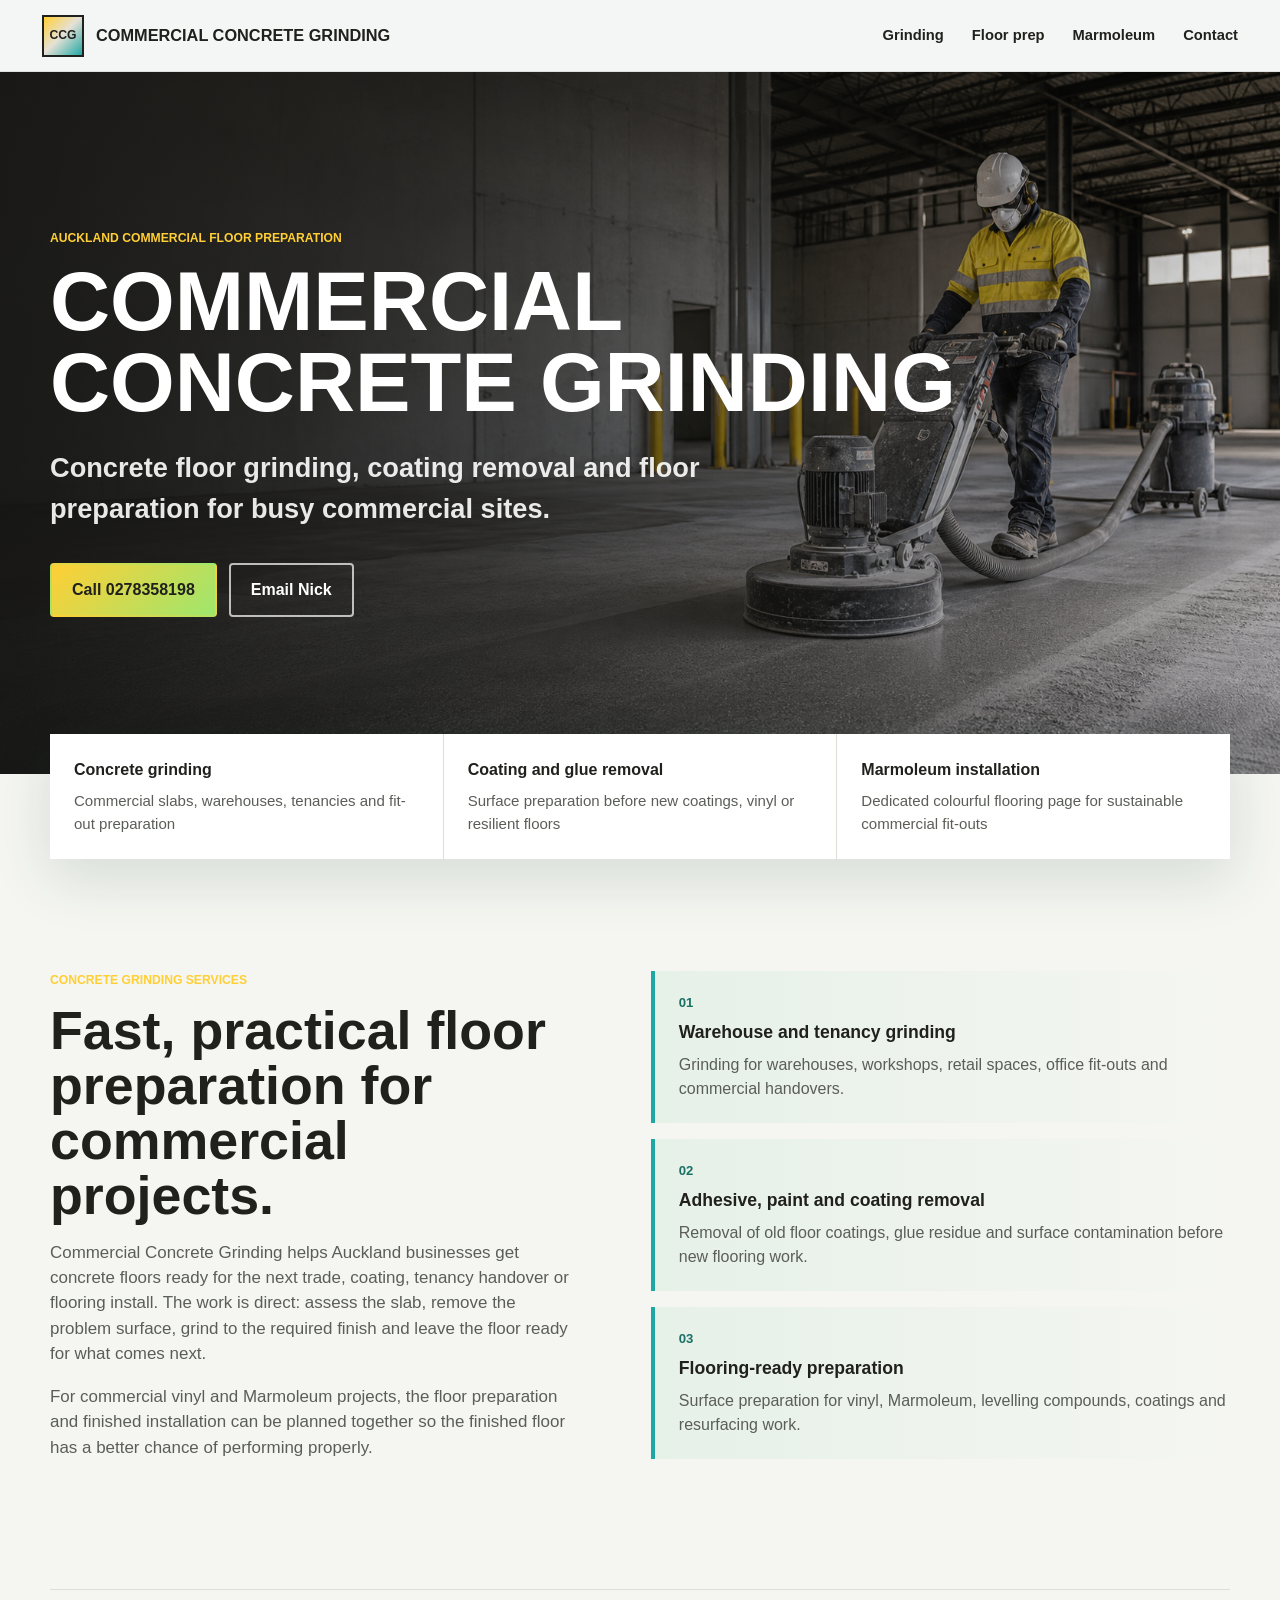
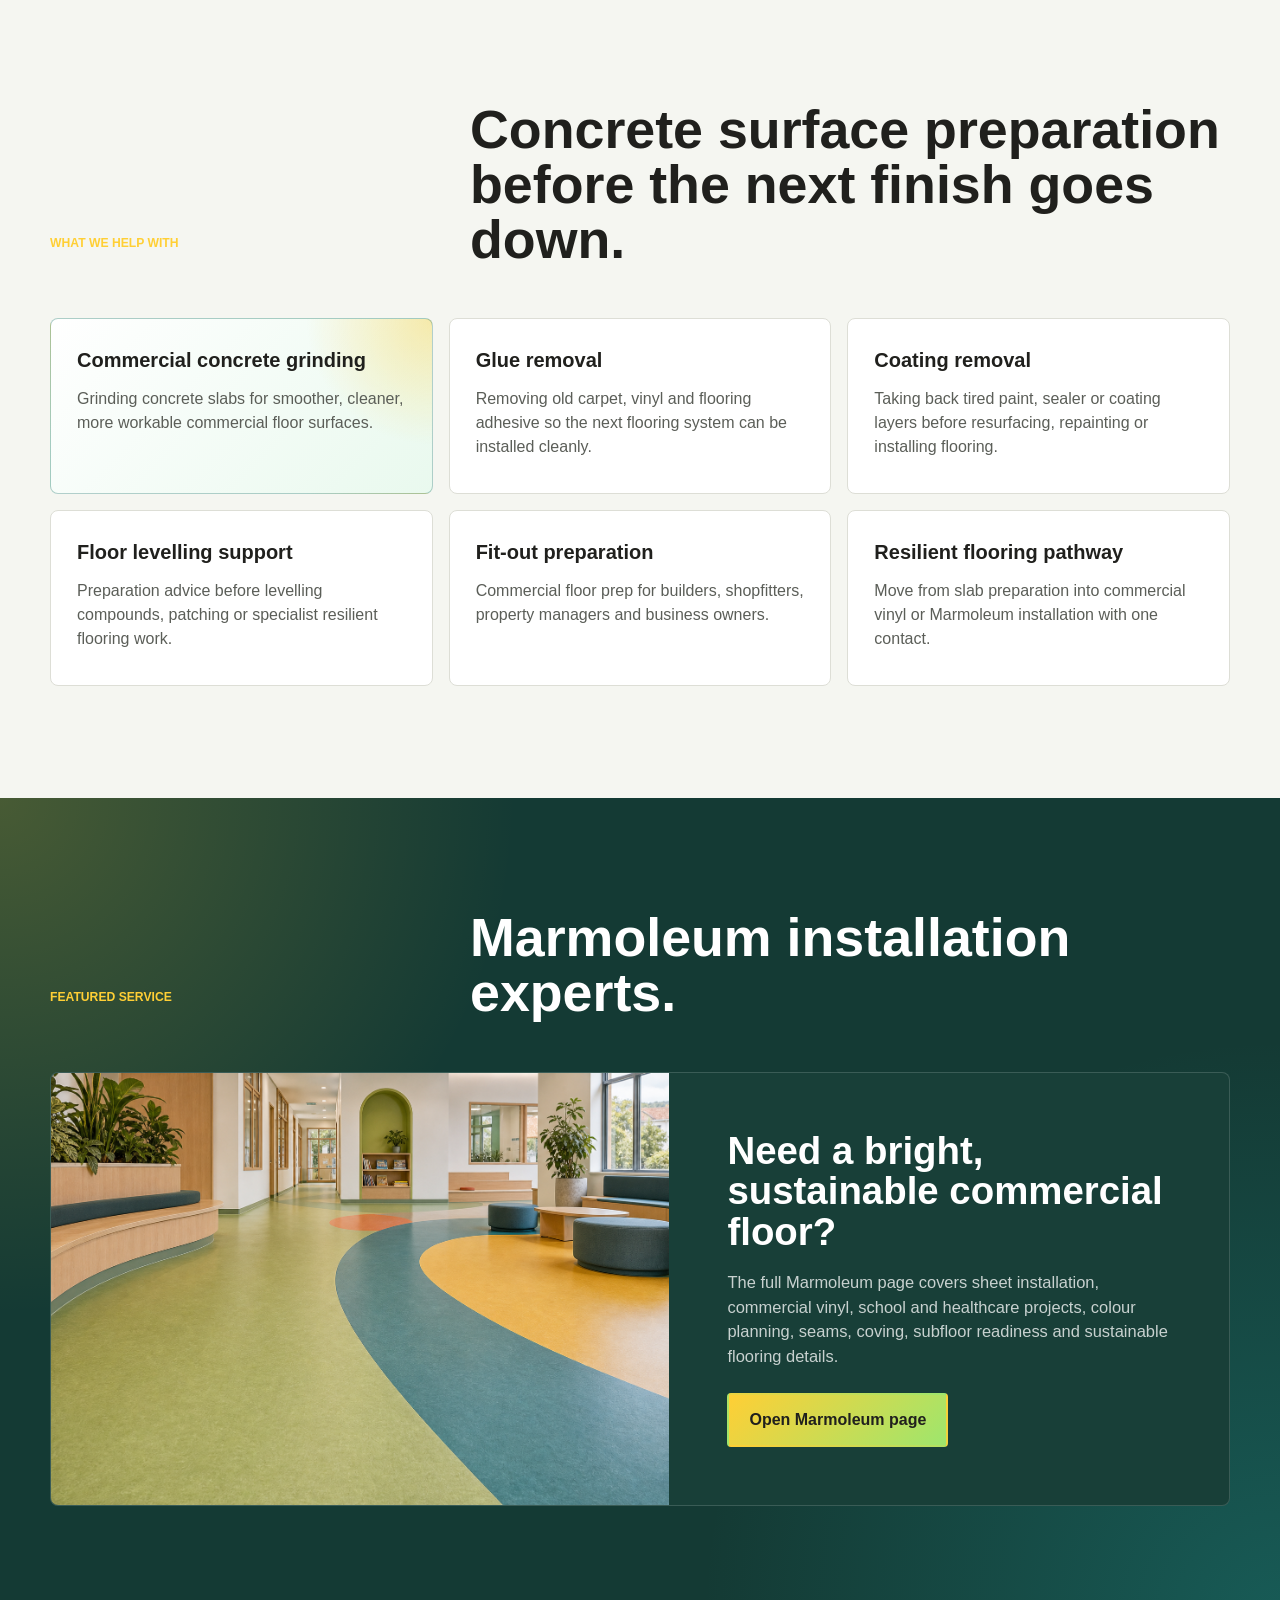
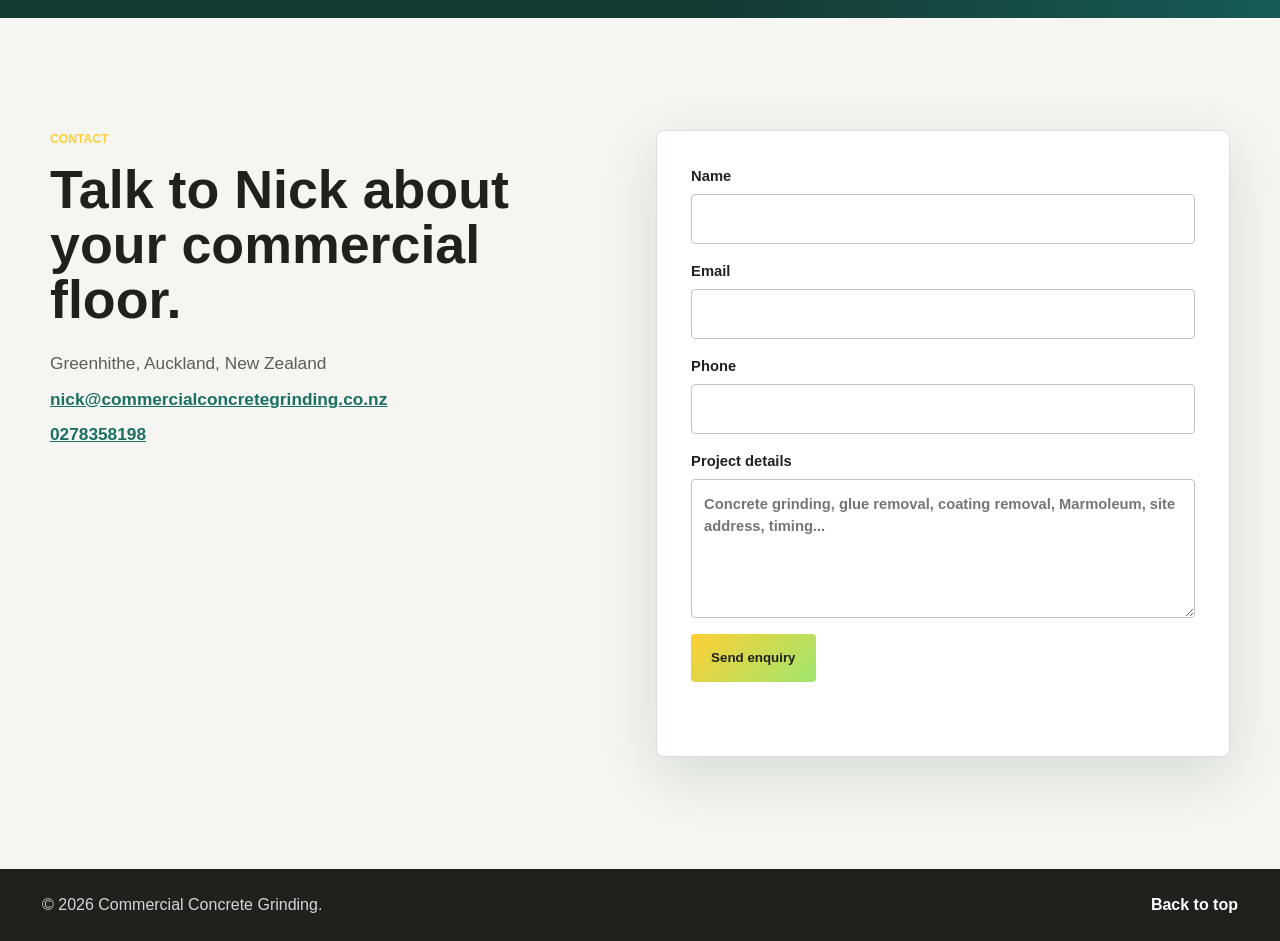
==== index.html @ 041ea787 "Add concrete grinding homepage and Marmoleum page" ====
<!doctype html>
<html lang="en-NZ">
  <head>
    <meta charset="utf-8" />
    <meta name="viewport" content="width=device-width, initial-scale=1" />
    <title>Commercial Concrete Grinding Auckland | Floor Preparation</title>
    <meta
      name="description"
      content="Commercial Concrete Grinding in Auckland. Concrete floor grinding, coating removal, glue removal and floor preparation for warehouses, shops, offices and commercial fit-outs."
    />
    <meta name="theme-color" content="#20201d" />
    <meta property="og:title" content="Commercial Concrete Grinding Auckland" />
    <meta
      property="og:description"
      content="Concrete floor grinding, floor preparation and commercial surface preparation in Auckland, with a dedicated Marmoleum installation service page."
    />
    <meta property="og:type" content="website" />
    <meta property="og:url" content="https://www.commercialconcretegrinding.co.nz/" />
    <meta property="og:image" content="https://www.commercialconcretegrinding.co.nz/assets/concrete-grinding-hero.png" />
    <link rel="canonical" href="https://www.commercialconcretegrinding.co.nz/" />
    <link rel="stylesheet" href="styles.css" />
    <script type="application/ld+json">
      {
        "@context": "https://schema.org",
        "@type": "LocalBusiness",
        "name": "Commercial Concrete Grinding",
        "url": "https://www.commercialconcretegrinding.co.nz/",
        "email": "nick@commercialconcretegrinding.co.nz",
        "telephone": "+64278358198",
        "address": {
          "@type": "PostalAddress",
          "addressLocality": "Greenhithe",
          "addressRegion": "Auckland",
          "addressCountry": "NZ"
        },
        "areaServed": "Auckland",
        "description": "Auckland commercial concrete grinding, coating removal, glue removal and floor preparation."
      }
    </script>
  </head>
  <body class="home-page">
    <header class="site-header">
      <a class="brand" href="#top" aria-label="Commercial Concrete Grinding home">
        <span class="brand-mark" aria-hidden="true">CCG</span>
        <span class="brand-name">Commercial Concrete Grinding</span>
      </a>
      <button class="nav-toggle" type="button" aria-expanded="false" aria-controls="site-nav">
        <span></span>
        <span></span>
        <span></span>
        <span class="sr-only">Menu</span>
      </button>
      <nav class="site-nav" id="site-nav" aria-label="Primary navigation">
        <a href="#services">Grinding</a>
        <a href="#floor-prep">Floor prep</a>
        <a href="marmoleum.html">Marmoleum</a>
        <a href="#contact">Contact</a>
      </nav>
    </header>

    <main id="top">
      <section class="hero" aria-labelledby="hero-title">
        <div class="hero-inner">
          <p class="eyebrow">Auckland commercial floor preparation</p>
          <h1 id="hero-title">Commercial Concrete Grinding</h1>
          <p class="hero-subtitle">
            Concrete floor grinding, coating removal and floor preparation for busy commercial sites.
          </p>
          <div class="hero-actions" aria-label="Contact actions">
            <a class="button primary" href="tel:+64278358198">Call 0278358198</a>
            <a class="button secondary" href="mailto:nick@commercialconcretegrinding.co.nz">Email Nick</a>
          </div>
        </div>
      </section>

      <section class="intro-band" aria-label="Concrete grinding service highlights">
        <div>
          <strong>Concrete grinding</strong>
          <span>Commercial slabs, warehouses, tenancies and fit-out preparation</span>
        </div>
        <div>
          <strong>Coating and glue removal</strong>
          <span>Surface preparation before new coatings, vinyl or resilient floors</span>
        </div>
        <div>
          <strong>Marmoleum installation</strong>
          <span>Dedicated colourful flooring page for sustainable commercial fit-outs</span>
        </div>
      </section>

      <section class="section split" id="services">
        <div class="section-copy">
          <p class="eyebrow">Concrete Grinding Services</p>
          <h2>Fast, practical floor preparation for commercial projects.</h2>
          <p>
            Commercial Concrete Grinding helps Auckland businesses get concrete floors ready for the next trade,
            coating, tenancy handover or flooring install. The work is direct: assess the slab, remove the problem
            surface, grind to the required finish and leave the floor ready for what comes next.
          </p>
          <p>
            For commercial vinyl and Marmoleum projects, the floor preparation and finished installation can be
            planned together so the finished floor has a better chance of performing properly.
          </p>
        </div>
        <div class="proof-list" aria-label="Concrete grinding strengths">
          <div>
            <span>01</span>
            <strong>Warehouse and tenancy grinding</strong>
            <p>Grinding for warehouses, workshops, retail spaces, office fit-outs and commercial handovers.</p>
          </div>
          <div>
            <span>02</span>
            <strong>Adhesive, paint and coating removal</strong>
            <p>Removal of old floor coatings, glue residue and surface contamination before new flooring work.</p>
          </div>
          <div>
            <span>03</span>
            <strong>Flooring-ready preparation</strong>
            <p>Surface preparation for vinyl, Marmoleum, levelling compounds, coatings and resurfacing work.</p>
          </div>
        </div>
      </section>

      <section class="section services" id="floor-prep" aria-labelledby="floor-prep-title">
        <div class="section-heading">
          <p class="eyebrow">What We Help With</p>
          <h2 id="floor-prep-title">Concrete surface preparation before the next finish goes down.</h2>
        </div>
        <div class="service-grid">
          <article class="service-item featured">
            <h3>Commercial concrete grinding</h3>
            <p>Grinding concrete slabs for smoother, cleaner, more workable commercial floor surfaces.</p>
          </article>
          <article class="service-item">
            <h3>Glue removal</h3>
            <p>Removing old carpet, vinyl and flooring adhesive so the next flooring system can be installed cleanly.</p>
          </article>
          <article class="service-item">
            <h3>Coating removal</h3>
            <p>Taking back tired paint, sealer or coating layers before resurfacing, repainting or installing flooring.</p>
          </article>
          <article class="service-item">
            <h3>Floor levelling support</h3>
            <p>Preparation advice before levelling compounds, patching or specialist resilient flooring work.</p>
          </article>
          <article class="service-item">
            <h3>Fit-out preparation</h3>
            <p>Commercial floor prep for builders, shopfitters, property managers and business owners.</p>
          </article>
          <article class="service-item">
            <h3>Resilient flooring pathway</h3>
            <p>Move from slab preparation into commercial vinyl or Marmoleum installation with one contact.</p>
          </article>
        </div>
      </section>

      <section class="work-section marmoleum-feature" id="marmoleum" aria-labelledby="marmoleum-title">
        <div class="section-heading">
          <p class="eyebrow">Featured Service</p>
          <h2 id="marmoleum-title">Marmoleum installation experts.</h2>
        </div>
        <div class="work-grid">
          <article class="work-item">
            <img
              src="assets/marmoleum-finished-commercial.png"
              alt="Finished colourful Marmoleum-style commercial floor in a sustainable education interior"
            />
            <div>
              <h3>Need a bright, sustainable commercial floor?</h3>
              <p>
                The full Marmoleum page covers sheet installation, commercial vinyl, school and healthcare projects,
                colour planning, seams, coving, subfloor readiness and sustainable flooring details.
              </p>
              <a class="button primary" href="marmoleum.html">Open Marmoleum page</a>
            </div>
          </article>
        </div>
      </section>

      <section class="contact-section" id="contact" aria-labelledby="contact-title">
        <div class="contact-copy">
          <p class="eyebrow">Contact</p>
          <h2 id="contact-title">Talk to Nick about your commercial floor.</h2>
          <address>
            <span>Greenhithe, Auckland, New Zealand</span>
            <a href="mailto:nick@commercialconcretegrinding.co.nz">nick@commercialconcretegrinding.co.nz</a>
            <a href="tel:+64278358198">0278358198</a>
          </address>
        </div>
        <form class="contact-form" data-contact-form>
          <label>
            Name
            <input name="name" autocomplete="name" required />
          </label>
          <label>
            Email
            <input name="email" type="email" autocomplete="email" required />
          </label>
          <label>
            Phone
            <input name="phone" type="tel" autocomplete="tel" />
          </label>
          <label>
            Project details
            <textarea
              name="message"
              rows="5"
              placeholder="Concrete grinding, glue removal, coating removal, Marmoleum, site address, timing..."
              required
            ></textarea>
          </label>
          <button class="button primary" type="submit">Send enquiry</button>
          <p class="form-status" data-form-status role="status" aria-live="polite"></p>
        </form>
      </section>
    </main>

    <footer class="site-footer">
      <p>&copy; <span data-year></span> Commercial Concrete Grinding.</p>
      <a href="#top">Back to top</a>
    </footer>

    <script src="script.js"></script>
  </body>
</html>
---- styles.css ----
:root {
  --bg: #f6fbf5;
  --surface: #ffffff;
  --ink: #12302b;
  --muted: #52625c;
  --line: #d9e7de;
  --accent: #ffcf35;
  --accent-dark: #0d7a6d;
  --green: #0f6b5f;
  --green-soft: #ddf4e7;
  --coral: #ef7355;
  --teal: #20a7a5;
  --shadow: 0 18px 60px rgba(18, 65, 52, 0.14);
  --max: 1180px;
}

* {
  box-sizing: border-box;
}

html {
  scroll-behavior: smooth;
}

body {
  margin: 0;
  background: var(--bg);
  color: var(--ink);
  font-family: Arial, Helvetica, sans-serif;
  line-height: 1.5;
  overflow-x: hidden;
}

p,
h1,
h2,
h3,
span,
a,
strong {
  overflow-wrap: break-word;
}

img {
  display: block;
  max-width: 100%;
}

a {
  color: inherit;
}

.sr-only {
  position: absolute;
  width: 1px;
  height: 1px;
  padding: 0;
  margin: -1px;
  overflow: hidden;
  clip: rect(0, 0, 0, 0);
  white-space: nowrap;
  border: 0;
}

.site-header {
  position: sticky;
  top: 0;
  z-index: 20;
  display: flex;
  align-items: center;
  justify-content: space-between;
  gap: 24px;
  min-height: 72px;
  padding: 14px clamp(18px, 4vw, 42px);
  background: rgba(244, 246, 245, 0.94);
  border-bottom: 1px solid rgba(32, 32, 29, 0.1);
  backdrop-filter: blur(12px);
}

.brand {
  display: inline-flex;
  align-items: center;
  gap: 12px;
  min-width: 0;
  color: var(--ink);
  text-decoration: none;
}

.brand-mark {
  display: grid;
  place-items: center;
  flex: 0 0 auto;
  width: 42px;
  height: 42px;
  border: 2px solid var(--green);
  background: linear-gradient(135deg, var(--accent), #80d35b 45%, var(--teal));
  color: var(--ink);
  font-size: 0.76rem;
  font-weight: 800;
  letter-spacing: 0;
}

.brand-name {
  display: block;
  font-size: clamp(0.9rem, 2vw, 1.02rem);
  font-weight: 800;
  text-transform: uppercase;
  letter-spacing: 0;
}

.home-page {
  --bg: #f5f6f1;
  --ink: #20201d;
  --muted: #5b5e58;
  --line: #ddded6;
  --green: #285f50;
  --green-soft: #e6f1e8;
  --accent-dark: #1b6f63;
}

.home-page .brand-mark {
  border-color: #20201d;
  background: linear-gradient(135deg, #ffcf35, #e5e1d6 48%, #20a7a5);
}

.site-nav {
  display: flex;
  align-items: center;
  gap: clamp(14px, 2.4vw, 28px);
}

.site-nav a {
  color: var(--ink);
  font-size: 0.92rem;
  font-weight: 700;
  text-decoration: none;
}

.site-nav a:hover {
  color: var(--accent-dark);
}

.nav-toggle {
  display: none;
  flex: 0 0 44px;
  width: 44px;
  height: 44px;
  padding: 10px;
  border: 1px solid var(--line);
  background: var(--surface);
}

.nav-toggle span:not(.sr-only) {
  display: block;
  width: 100%;
  height: 2px;
  margin: 5px 0;
  background: var(--ink);
}

.hero {
  position: relative;
  min-height: min(760px, 78svh);
  display: grid;
  align-items: center;
  background:
    linear-gradient(90deg, rgba(8, 42, 36, 0.9), rgba(8, 42, 36, 0.58) 44%, rgba(8, 42, 36, 0.06)),
    url("assets/marmoleum-hero.png") center / cover;
  color: #ffffff;
}

.home-page .hero {
  background:
    linear-gradient(90deg, rgba(20, 20, 18, 0.9), rgba(20, 20, 18, 0.64) 43%, rgba(20, 20, 18, 0.12)),
    url("assets/concrete-grinding-hero.png") center / cover;
}

.home-page .hero h1 {
  max-width: 920px;
}

.home-page .hero-subtitle {
  max-width: 650px;
}

.hero-inner {
  width: min(var(--max), calc(100% - 36px));
  margin: 0 auto;
  padding: clamp(56px, 12vw, 128px) 0;
}

.eyebrow {
  margin: 0 0 14px;
  color: var(--accent);
  font-size: 0.76rem;
  font-weight: 800;
  letter-spacing: 0;
  text-transform: uppercase;
}

.hero h1 {
  max-width: 850px;
  margin: 0;
  font-size: clamp(2.8rem, 6.5vw, 6.15rem);
  line-height: 0.98;
  letter-spacing: 0;
  text-transform: uppercase;
}

.hero-subtitle {
  max-width: 560px;
  margin: 24px 0 0;
  color: rgba(255, 255, 255, 0.9);
  font-size: clamp(1.15rem, 2.4vw, 1.7rem);
  font-weight: 700;
  overflow-wrap: normal;
}

.hero-actions {
  display: flex;
  flex-wrap: wrap;
  gap: 12px;
  margin-top: 34px;
}

.button {
  display: inline-flex;
  align-items: center;
  justify-content: center;
  min-height: 48px;
  padding: 13px 20px;
  border: 2px solid transparent;
  border-radius: 4px;
  font-weight: 800;
  text-decoration: none;
  cursor: pointer;
}

.button.primary {
  background: linear-gradient(135deg, var(--accent), #9ee66d);
  color: var(--ink);
}

.button.primary:hover {
  background: linear-gradient(135deg, #ffe17b, #b7f08d);
}

.button.secondary {
  border-color: rgba(255, 255, 255, 0.7);
  color: #ffffff;
}

.button.secondary:hover {
  background: rgba(255, 255, 255, 0.12);
}

.intro-band {
  display: grid;
  grid-template-columns: repeat(3, minmax(0, 1fr));
  gap: 1px;
  width: min(var(--max), calc(100% - 36px));
  margin: -40px auto 0;
  position: relative;
  z-index: 5;
  background: var(--line);
  box-shadow: var(--shadow);
}

.intro-band div {
  min-width: 0;
  min-height: 118px;
  padding: 24px;
  background: var(--surface);
}

.intro-band strong,
.intro-band span {
  display: block;
}

.intro-band strong {
  margin-bottom: 8px;
  font-size: 1rem;
}

.intro-band span {
  color: var(--muted);
  font-size: 0.94rem;
}

.section,
.work-section,
.contact-section {
  width: min(var(--max), calc(100% - 36px));
  margin: 0 auto;
  padding: clamp(64px, 10vw, 112px) 0;
}

.split {
  display: grid;
  grid-template-columns: minmax(0, 0.95fr) minmax(320px, 1.05fr);
  gap: clamp(38px, 6vw, 82px);
  align-items: start;
}

.section h2,
.work-section h2,
.contact-section h2 {
  max-width: 760px;
  margin: 0;
  font-size: clamp(2rem, 4.2vw, 4rem);
  line-height: 1.02;
  letter-spacing: 0;
}

.section-copy p:not(.eyebrow),
.work-item p,
.contact-copy address,
.service-item p,
.proof-list p {
  color: var(--muted);
}

.section-copy p:not(.eyebrow) {
  max-width: 640px;
  font-size: 1.06rem;
}

.proof-list {
  display: grid;
  gap: 16px;
}

.proof-list div {
  padding: 22px 0 22px 24px;
  border-left: 4px solid var(--teal);
  background: linear-gradient(90deg, var(--green-soft), rgba(221, 244, 231, 0));
}

.proof-list span {
  display: block;
  margin-bottom: 6px;
  color: var(--accent-dark);
  font-size: 0.82rem;
  font-weight: 800;
}

.proof-list strong {
  font-size: 1.1rem;
}

.proof-list p {
  margin: 8px 0 0;
}

.section-heading {
  display: flex;
  align-items: end;
  justify-content: space-between;
  gap: 30px;
  margin-bottom: clamp(28px, 5vw, 52px);
}

.services {
  border-top: 1px solid var(--line);
}

.service-grid {
  display: grid;
  grid-template-columns: repeat(3, minmax(0, 1fr));
  gap: 16px;
}

.service-item {
  min-height: 176px;
  padding: 26px;
  border: 1px solid var(--line);
  border-radius: 8px;
  background: var(--surface);
}

.service-item.featured {
  border-color: rgba(15, 107, 95, 0.32);
  background:
    radial-gradient(circle at top right, rgba(255, 207, 53, 0.38), transparent 30%),
    linear-gradient(135deg, #ffffff, #e9f9ee);
}

.service-item h3 {
  margin: 0 0 12px;
  font-size: 1.25rem;
}

.service-item p {
  margin: 0;
}

.work-section {
  width: 100%;
  background:
    radial-gradient(circle at top left, rgba(255, 207, 53, 0.18), transparent 34%),
    radial-gradient(circle at bottom right, rgba(32, 167, 165, 0.28), transparent 38%),
    #12302b;
  color: #ffffff;
}

.work-section > .section-heading,
.work-grid {
  width: min(var(--max), calc(100% - 36px));
  margin-left: auto;
  margin-right: auto;
}

.work-grid {
  display: grid;
  gap: 28px;
}

.work-item {
  display: grid;
  grid-template-columns: minmax(0, 1.05fr) minmax(300px, 0.95fr);
  gap: 0;
  overflow: hidden;
  border: 1px solid rgba(255, 255, 255, 0.15);
  border-radius: 8px;
  background: #173d36;
}

.work-item.reverse {
  grid-template-columns: minmax(300px, 0.95fr) minmax(0, 1.05fr);
}

.work-item.reverse img {
  grid-column: 2;
}

.work-item.reverse div {
  grid-column: 1;
  grid-row: 1;
}

.work-item img {
  width: 100%;
  height: 100%;
  min-height: 360px;
  object-fit: cover;
}

.work-item div {
  display: flex;
  flex-direction: column;
  justify-content: center;
  padding: clamp(28px, 5vw, 58px);
}

.work-item h3 {
  margin: 0 0 18px;
  font-size: clamp(1.6rem, 3vw, 2.55rem);
  line-height: 1.05;
}

.work-item p {
  margin: 0 0 24px;
  color: rgba(255, 255, 255, 0.76);
  font-size: 1.03rem;
}

.work-item a {
  align-self: flex-start;
  color: var(--accent);
  font-weight: 800;
  text-decoration: none;
}

.work-item a:hover {
  text-decoration: underline;
}

.work-item a.button:hover {
  text-decoration: none;
}

.home-page .marmoleum-feature {
  background:
    radial-gradient(circle at top left, rgba(255, 207, 53, 0.22), transparent 34%),
    radial-gradient(circle at bottom right, rgba(32, 167, 165, 0.3), transparent 38%),
    #143a34;
}

.home-page .marmoleum-feature .work-item {
  background: #183f38;
}

.contact-section {
  display: grid;
  grid-template-columns: minmax(0, 0.9fr) minmax(320px, 1fr);
  gap: clamp(34px, 7vw, 90px);
  align-items: start;
}

.contact-copy address {
  display: grid;
  gap: 10px;
  margin-top: 24px;
  font-style: normal;
  font-size: 1.08rem;
}

.contact-copy a {
  color: var(--accent-dark);
  font-weight: 800;
}

.contact-form {
  display: grid;
  gap: 16px;
  padding: clamp(22px, 4vw, 34px);
  border: 1px solid var(--line);
  border-radius: 8px;
  background: var(--surface);
  box-shadow: var(--shadow);
}

.contact-form label {
  display: grid;
  gap: 7px;
  color: var(--ink);
  font-size: 0.92rem;
  font-weight: 800;
}

.contact-form input,
.contact-form textarea {
  width: 100%;
  border: 1px solid #bfc6be;
  border-radius: 4px;
  padding: 13px 12px;
  color: var(--ink);
  font: inherit;
}

.contact-form textarea {
  resize: vertical;
}

.contact-form input:focus,
.contact-form textarea:focus {
  outline: 3px solid rgba(242, 183, 5, 0.36);
  border-color: var(--accent-dark);
}

.contact-form .button {
  width: fit-content;
  border: 0;
}

.form-status {
  min-height: 24px;
  margin: 0;
  color: var(--green);
  font-weight: 700;
}

.site-footer {
  display: flex;
  align-items: center;
  justify-content: space-between;
  gap: 16px;
  padding: 24px clamp(18px, 4vw, 42px);
  background: var(--ink);
  color: rgba(255, 255, 255, 0.82);
}

.site-footer p {
  margin: 0;
}

.site-footer a {
  color: #ffffff;
  font-weight: 800;
  text-decoration: none;
}

.assistant-widget {
  position: fixed;
  right: 22px;
  bottom: 22px;
  z-index: 40;
  font-family: Arial, Helvetica, sans-serif;
}

.assistant-launcher {
  min-height: 54px;
  padding: 0 20px;
  border: 0;
  border-radius: 999px;
  background: linear-gradient(135deg, var(--accent), #95df65 48%, var(--teal));
  color: var(--ink);
  box-shadow: 0 16px 40px rgba(18, 65, 52, 0.28);
  font-weight: 900;
  cursor: pointer;
}

.assistant-panel {
  position: absolute;
  right: 0;
  bottom: 70px;
  width: min(380px, calc(100vw - 32px));
  overflow: hidden;
  border: 1px solid rgba(15, 107, 95, 0.2);
  border-radius: 8px;
  background: #ffffff;
  box-shadow: 0 24px 70px rgba(18, 65, 52, 0.3);
}

.assistant-header {
  display: flex;
  align-items: center;
  justify-content: space-between;
  gap: 14px;
  padding: 16px;
  background:
    radial-gradient(circle at top right, rgba(255, 207, 53, 0.34), transparent 38%),
    #12302b;
  color: #ffffff;
}

.assistant-header strong,
.assistant-header span {
  display: block;
}

.assistant-header span {
  margin-top: 2px;
  color: rgba(255, 255, 255, 0.75);
  font-size: 0.86rem;
}

.assistant-close {
  flex: 0 0 auto;
  width: 34px;
  height: 34px;
  border: 1px solid rgba(255, 255, 255, 0.35);
  border-radius: 50%;
  background: rgba(255, 255, 255, 0.08);
  color: #ffffff;
  font-weight: 900;
  cursor: pointer;
}

.assistant-messages {
  display: grid;
  gap: 10px;
  max-height: 360px;
  overflow-y: auto;
  padding: 16px;
  background: #f6fbf5;
}

.assistant-message {
  max-width: 92%;
  padding: 11px 13px;
  border-radius: 8px;
  color: var(--ink);
  font-size: 0.94rem;
}

.assistant-message.bot {
  justify-self: start;
  background: #ffffff;
  border: 1px solid var(--line);
}

.assistant-message.user {
  justify-self: end;
  background: var(--green-soft);
  border: 1px solid rgba(15, 107, 95, 0.16);
}

.assistant-actions {
  display: grid;
  gap: 9px;
  padding: 14px 16px 16px;
  background: #ffffff;
}

.assistant-actions button,
.assistant-actions a {
  display: inline-flex;
  align-items: center;
  justify-content: center;
  min-height: 42px;
  padding: 10px 12px;
  border: 1px solid var(--line);
  border-radius: 6px;
  background: #ffffff;
  color: var(--ink);
  font-weight: 800;
  text-align: center;
  text-decoration: none;
  cursor: pointer;
}

.assistant-actions button:hover,
.assistant-actions a:hover {
  border-color: var(--green);
  background: var(--green-soft);
}

.assistant-actions .assistant-primary {
  border: 0;
  background: linear-gradient(135deg, var(--accent), #9ee66d);
}

.assistant-input {
  width: 100%;
  min-height: 44px;
  border: 1px solid #bfc6be;
  border-radius: 6px;
  padding: 11px 12px;
  color: var(--ink);
  font: inherit;
}

.assistant-input:focus {
  outline: 3px solid rgba(255, 207, 53, 0.38);
  border-color: var(--green);
}

@media (max-width: 860px) {
  .site-header {
    min-height: 68px;
    flex-wrap: wrap;
  }

  .nav-toggle {
    display: none;
  }

  .site-nav {
    position: static;
    display: flex;
    flex: 1 0 100%;
    flex-wrap: wrap;
    gap: 8px 18px;
    overflow-x: visible;
    padding: 0 0 2px;
    background: transparent;
    border: 0;
  }

  .site-nav a {
    flex: 0 0 auto;
    padding: 4px 0;
    border: 0;
    white-space: nowrap;
    font-size: 0.88rem;
  }

  .hero {
    min-height: 74svh;
    background:
      linear-gradient(180deg, rgba(8, 42, 36, 0.78), rgba(8, 42, 36, 0.58)),
      url("assets/marmoleum-hero.png") 68% center / cover;
  }

  .home-page .hero {
    background:
      linear-gradient(180deg, rgba(20, 20, 18, 0.84), rgba(20, 20, 18, 0.62)),
      url("assets/concrete-grinding-hero.png") 68% center / cover;
  }

  .home-page .hero-subtitle {
    max-width: 320px;
    overflow-wrap: break-word;
  }

  .hero h1 {
    font-size: clamp(2rem, 9.4vw, 2.55rem);
    line-height: 1;
  }

  .hero-subtitle {
    max-width: 320px;
    font-size: 1rem;
    line-height: 1.45;
  }

  .hero .eyebrow {
    max-width: 320px;
    font-size: 0.72rem;
    line-height: 1.25;
  }

  .intro-band,
  .split,
  .service-grid,
  .contact-section {
    grid-template-columns: 1fr;
  }

  .intro-band {
    margin-top: 0;
    width: 100%;
    box-shadow: none;
  }

  .section-heading {
    display: block;
  }

  .work-item,
  .work-item.reverse {
    grid-template-columns: 1fr;
  }

  .work-item.reverse img,
  .work-item.reverse div {
    grid-column: auto;
    grid-row: auto;
  }

  .work-item img {
    min-height: 260px;
  }
}

@media (max-width: 520px) {
  .brand-name {
    max-width: 190px;
    line-height: 1.1;
  }

  .brand {
    flex: 1 1 auto;
  }

  .hero-actions {
    display: grid;
  }

  .button,
  .contact-form .button {
    width: 100%;
  }

  .service-item {
    min-height: auto;
  }

  .site-footer {
    display: grid;
  }

  .assistant-widget {
    right: 14px;
    bottom: 14px;
    left: 14px;
  }

  .assistant-launcher {
    width: 100%;
  }

  .assistant-panel {
    right: 0;
    left: 0;
    width: auto;
  }
}
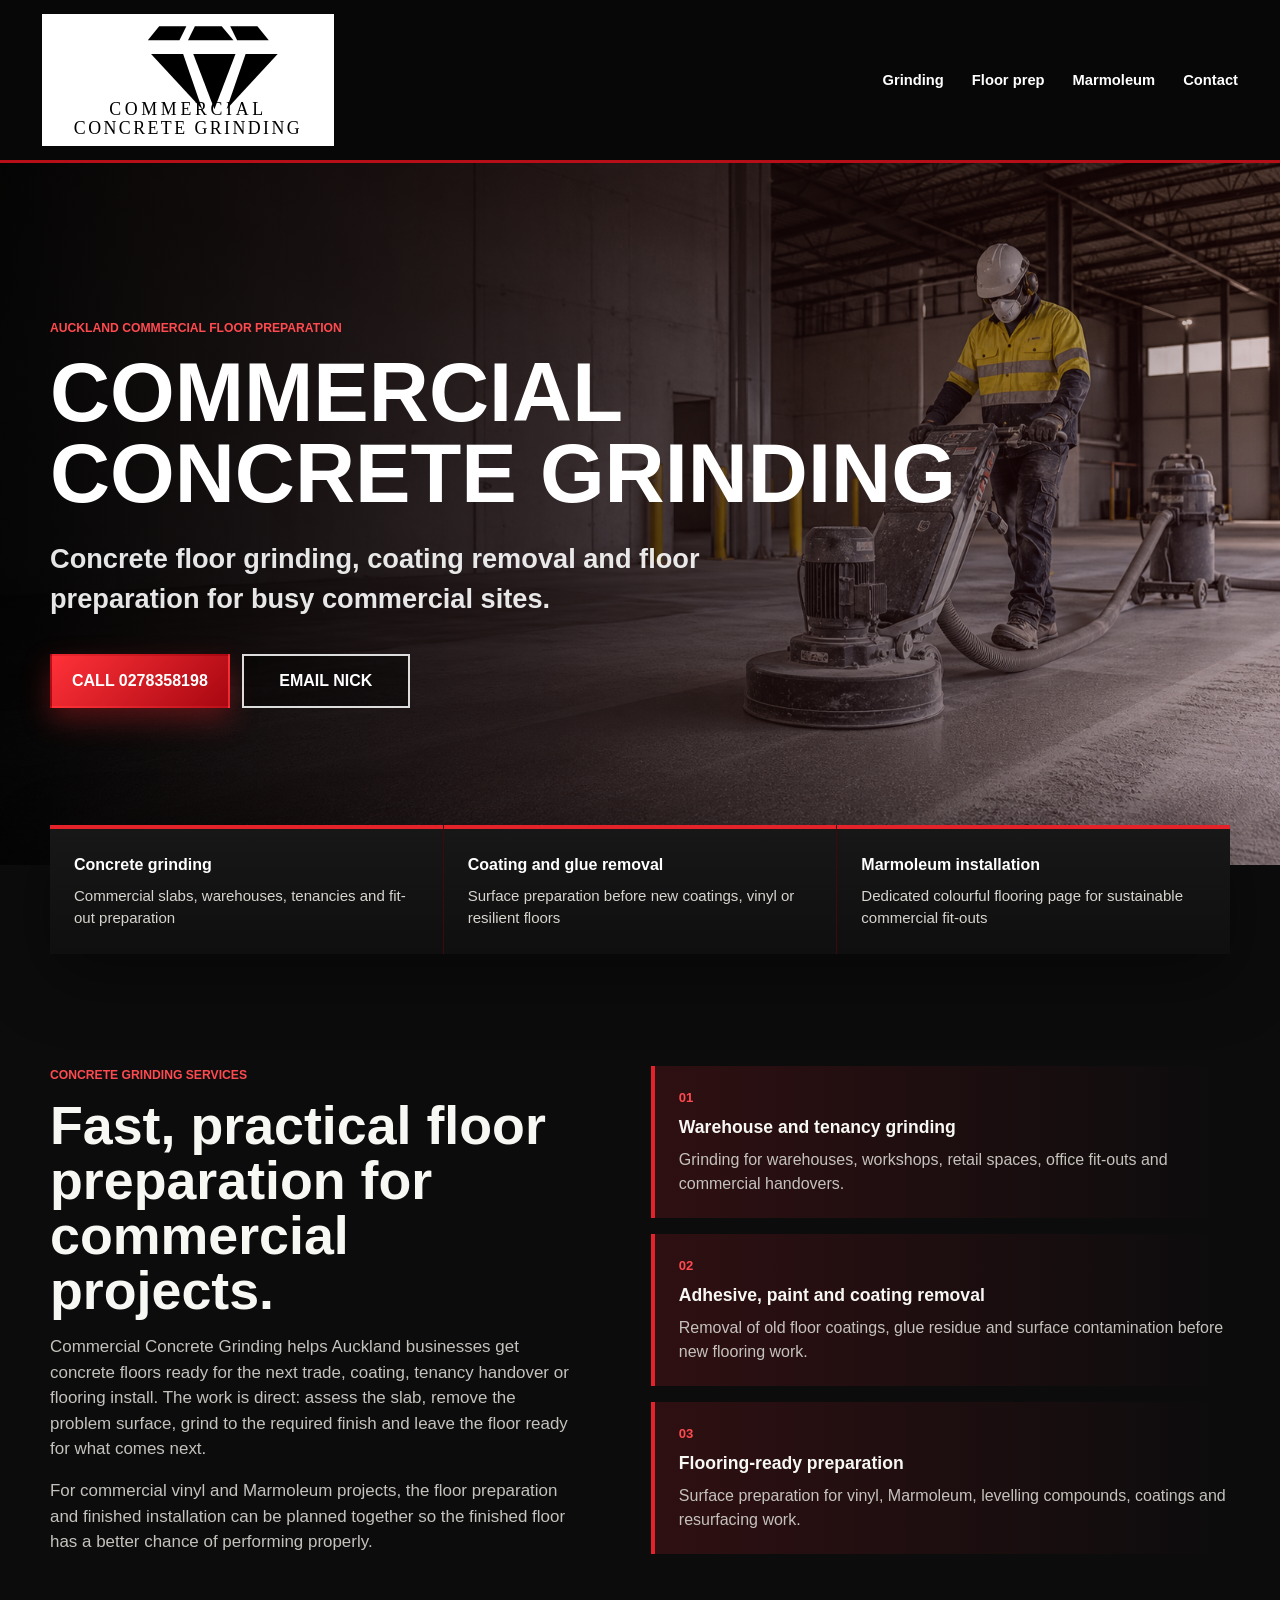
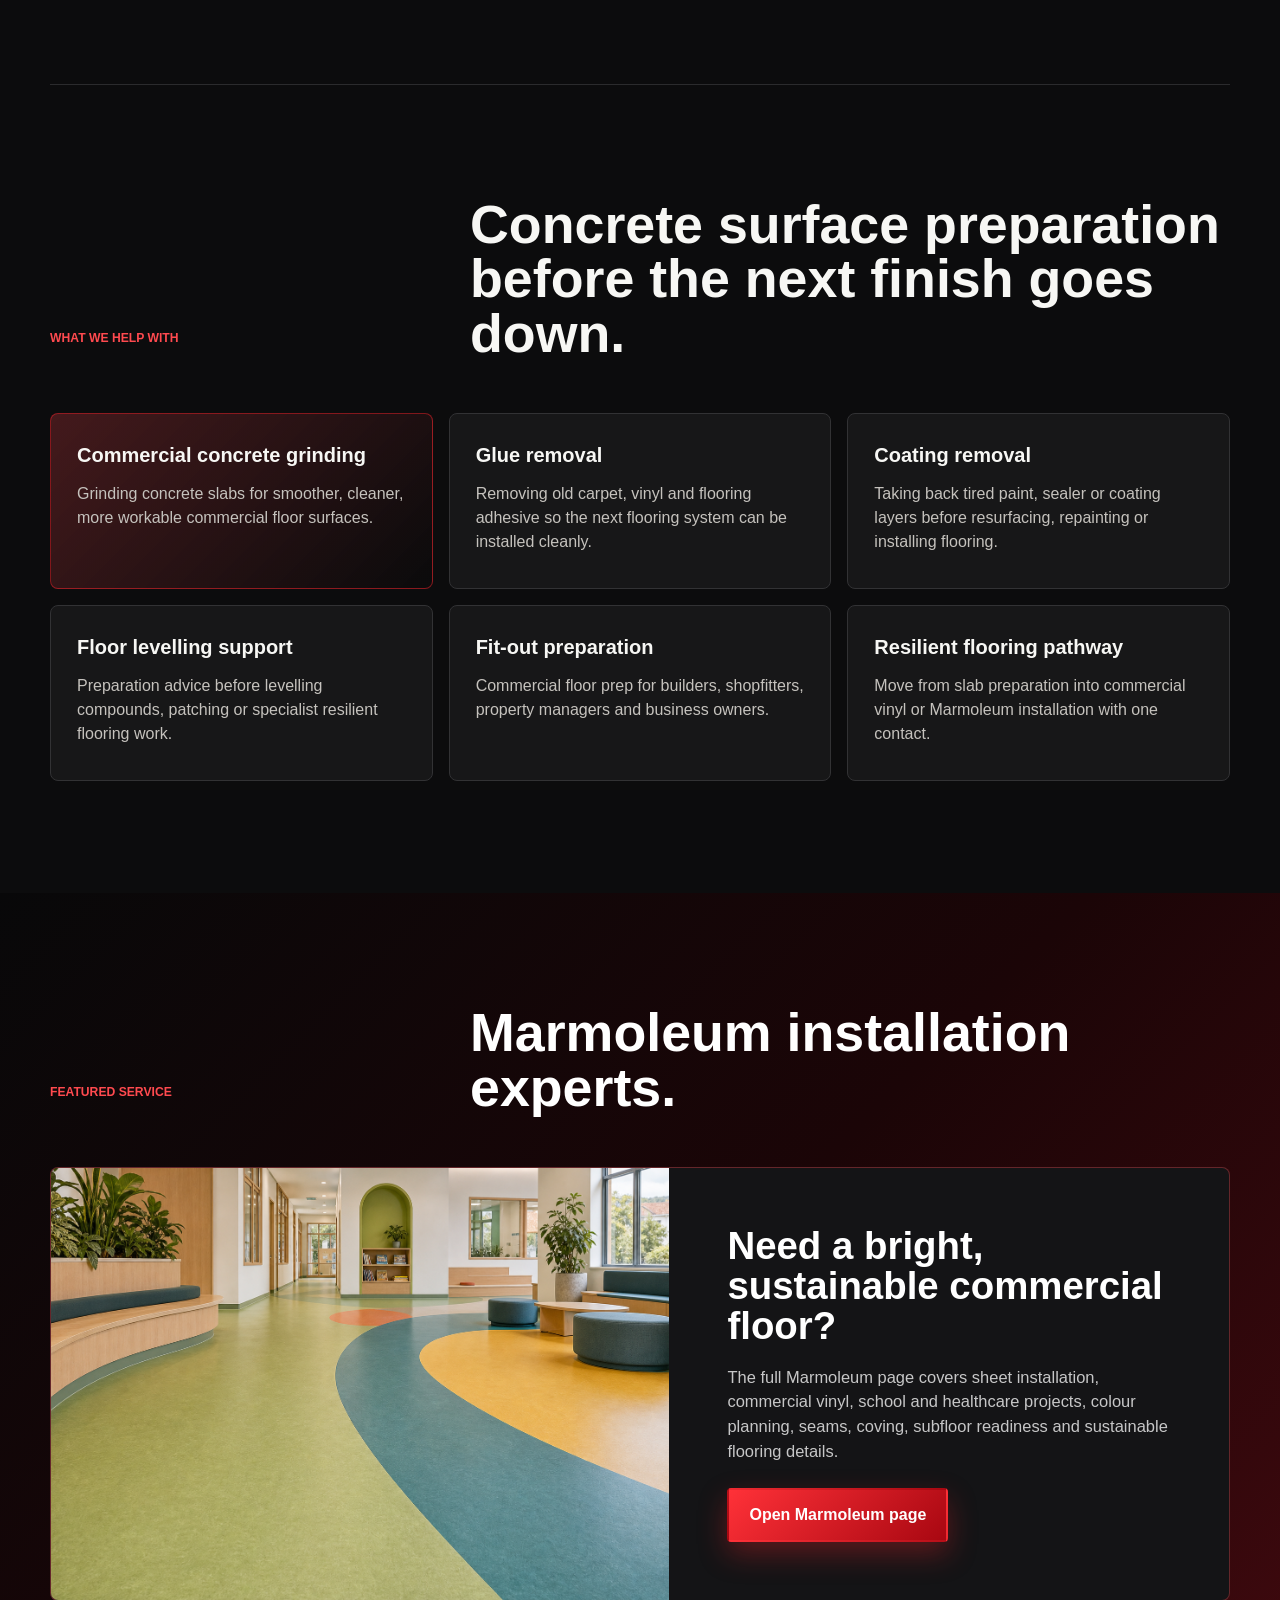
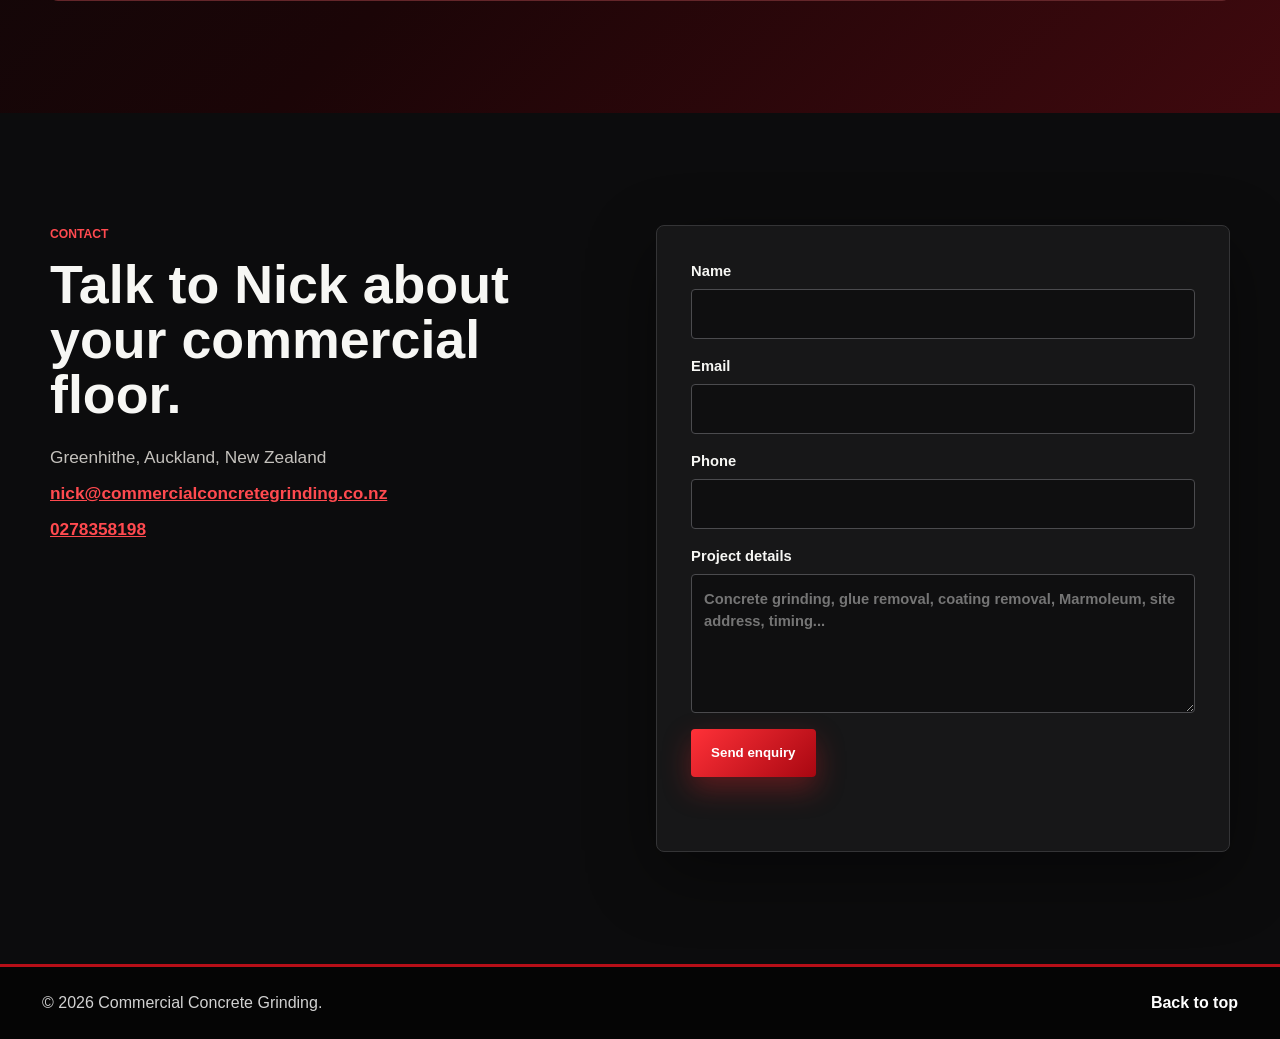
==== commit 6b711ea6: "Restyle homepage with concrete grinding brand colors" ====
--- a/index.html
+++ b/index.html
@@ -40,9 +40,8 @@
   </head>
   <body class="home-page">
     <header class="site-header">
-      <a class="brand" href="#top" aria-label="Commercial Concrete Grinding home">
-        <span class="brand-mark" aria-hidden="true">CCG</span>
-        <span class="brand-name">Commercial Concrete Grinding</span>
+      <a class="brand home-brand" href="#top" aria-label="Commercial Concrete Grinding home">
+        <img class="brand-logo" src="assets/ccg-logo.svg" alt="Commercial Concrete Grinding" />
       </a>
       <button class="nav-toggle" type="button" aria-expanded="false" aria-controls="site-nav">
         <span></span>
@@ -66,9 +65,9 @@
           <p class="hero-subtitle">
             Concrete floor grinding, coating removal and floor preparation for busy commercial sites.
           </p>
-          <div class="hero-actions" aria-label="Contact actions">
-            <a class="button primary" href="tel:+64278358198">Call 0278358198</a>
-            <a class="button secondary" href="mailto:nick@commercialconcretegrinding.co.nz">Email Nick</a>
+          <div class="hero-actions grinding-buttons" aria-label="Contact actions">
+            <a class="button primary grinding-button" href="tel:+64278358198">Call 0278358198</a>
+            <a class="button secondary grinding-button" href="mailto:nick@commercialconcretegrinding.co.nz">Email Nick</a>
           </div>
         </div>
       </section>
--- a/styles.css
+++ b/styles.css
@@ -109,18 +109,38 @@
 }
 
 .home-page {
-  --bg: #f5f6f1;
-  --ink: #20201d;
-  --muted: #5b5e58;
-  --line: #ddded6;
-  --green: #285f50;
-  --green-soft: #e6f1e8;
-  --accent-dark: #1b6f63;
-}
-
-.home-page .brand-mark {
-  border-color: #20201d;
-  background: linear-gradient(135deg, #ffcf35, #e5e1d6 48%, #20a7a5);
+  --bg: #0c0c0d;
+  --surface: #171718;
+  --ink: #f7f7f4;
+  --muted: #c5c2bd;
+  --line: #2b2b2d;
+  --accent: #e3222a;
+  --accent-dark: #b70f18;
+  --green: #e3222a;
+  --green-soft: rgba(227, 34, 42, 0.14);
+  --teal: #b70f18;
+  --shadow: 0 22px 68px rgba(0, 0, 0, 0.42);
+}
+
+.home-page .site-header {
+  background: rgba(8, 8, 9, 0.96);
+  border-bottom: 3px solid var(--accent-dark);
+}
+
+.home-page .brand-logo {
+  width: min(292px, 54vw);
+  height: auto;
+  display: block;
+  padding: 5px 8px;
+  background: #ffffff;
+}
+
+.home-page .site-nav a {
+  color: #ffffff;
+}
+
+.home-page .site-nav a:hover {
+  color: #ff4a4f;
 }
 
 .site-nav {
@@ -171,7 +191,7 @@
 
 .home-page .hero {
   background:
-    linear-gradient(90deg, rgba(20, 20, 18, 0.9), rgba(20, 20, 18, 0.64) 43%, rgba(20, 20, 18, 0.12)),
+    linear-gradient(90deg, rgba(0, 0, 0, 0.93), rgba(22, 8, 9, 0.78) 43%, rgba(84, 9, 13, 0.2)),
     url("assets/concrete-grinding-hero.png") center / cover;
 }
 
@@ -181,6 +201,54 @@
 
 .home-page .hero-subtitle {
   max-width: 650px;
+}
+
+.home-page .eyebrow {
+  color: #ff4a4f;
+}
+
+.home-page .button.primary {
+  background: linear-gradient(135deg, #ff3138, #a80711);
+  color: #ffffff;
+  box-shadow: 0 12px 28px rgba(227, 34, 42, 0.34);
+}
+
+.home-page .button.primary:hover {
+  background: linear-gradient(135deg, #ff565d, #cf121f);
+}
+
+.home-page .button.secondary {
+  border-color: rgba(255, 255, 255, 0.86);
+  background: rgba(0, 0, 0, 0.42);
+  color: #ffffff;
+}
+
+.home-page .button.secondary:hover {
+  border-color: #ff4a4f;
+  background: rgba(227, 34, 42, 0.18);
+}
+
+.home-page .grinding-button {
+  min-width: 168px;
+  border-radius: 0;
+  text-transform: uppercase;
+}
+
+.home-page .intro-band {
+  background: #3c090d;
+}
+
+.home-page .intro-band div {
+  background: linear-gradient(180deg, #171718, #0f0f10);
+  border-top: 4px solid var(--accent);
+}
+
+.home-page .intro-band strong {
+  color: #ffffff;
+}
+
+.home-page .intro-band span {
+  color: #d8d4ce;
 }
 
 .hero-inner {
@@ -482,13 +550,51 @@
 
 .home-page .marmoleum-feature {
   background:
-    radial-gradient(circle at top left, rgba(255, 207, 53, 0.22), transparent 34%),
-    radial-gradient(circle at bottom right, rgba(32, 167, 165, 0.3), transparent 38%),
-    #143a34;
+    linear-gradient(135deg, #080809, #1b0507 52%, #3f090e);
 }
 
 .home-page .marmoleum-feature .work-item {
-  background: #183f38;
+  border-color: rgba(255, 74, 79, 0.34);
+  background: #141416;
+}
+
+.home-page .service-item {
+  border-color: #323234;
+  background: #171718;
+}
+
+.home-page .service-item.featured {
+  border-color: rgba(227, 34, 42, 0.54);
+  background:
+    linear-gradient(135deg, rgba(227, 34, 42, 0.22), rgba(10, 10, 11, 0.98)),
+    #171718;
+}
+
+.home-page .proof-list div {
+  border-left-color: var(--accent);
+  background: linear-gradient(90deg, rgba(227, 34, 42, 0.16), rgba(227, 34, 42, 0));
+}
+
+.home-page .proof-list span,
+.home-page .contact-copy a {
+  color: #ff4a4f;
+}
+
+.home-page .contact-form {
+  border-color: #343436;
+  background: #171718;
+}
+
+.home-page .contact-form input,
+.home-page .contact-form textarea {
+  border-color: #4b4b4e;
+  background: #0f0f10;
+  color: #ffffff;
+}
+
+.home-page .site-footer {
+  background: #050505;
+  border-top: 3px solid var(--accent-dark);
 }
 
 .contact-section {
@@ -766,7 +872,7 @@
 
   .home-page .hero {
     background:
-      linear-gradient(180deg, rgba(20, 20, 18, 0.84), rgba(20, 20, 18, 0.62)),
+      linear-gradient(180deg, rgba(0, 0, 0, 0.9), rgba(32, 6, 8, 0.74)),
       url("assets/concrete-grinding-hero.png") 68% center / cover;
   }
 
@@ -831,6 +937,11 @@
     line-height: 1.1;
   }
 
+  .home-page .brand-logo {
+    width: min(224px, 58vw);
+    padding: 4px 6px;
+  }
+
   .brand {
     flex: 1 1 auto;
   }
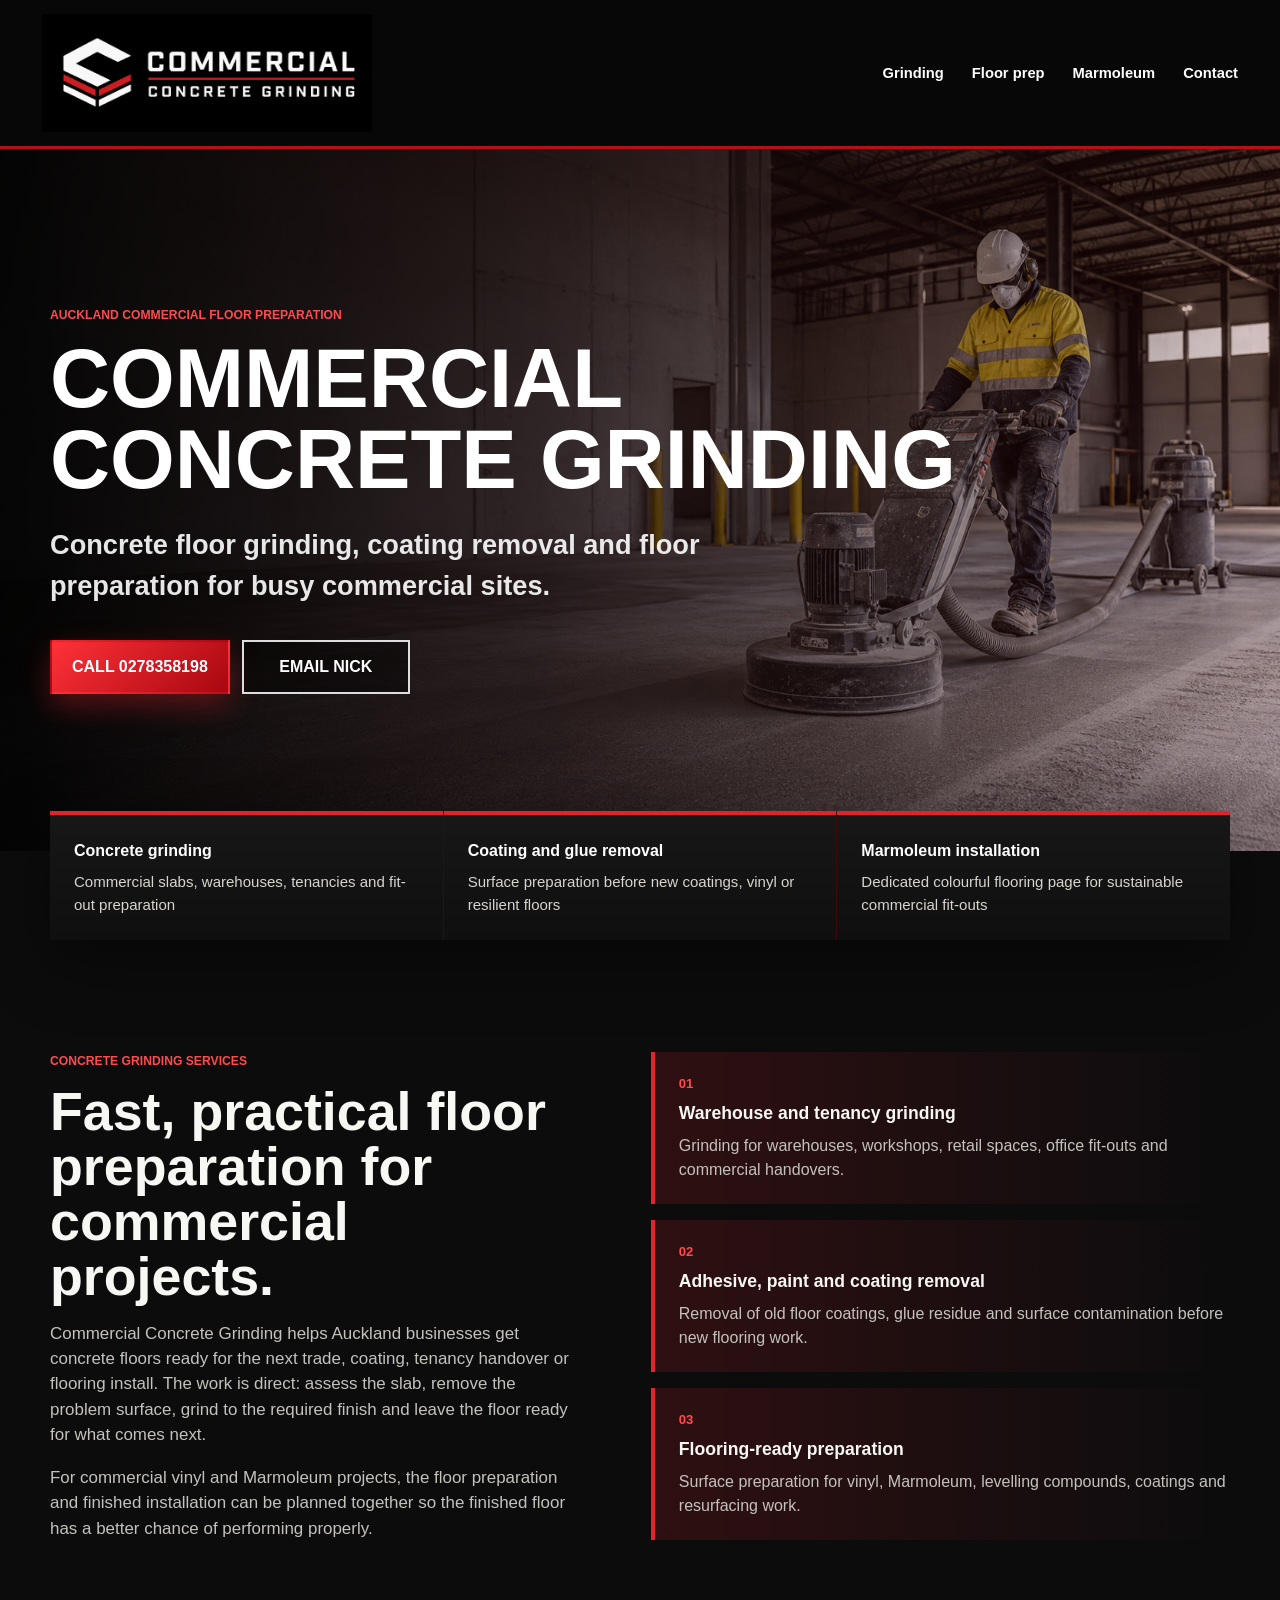
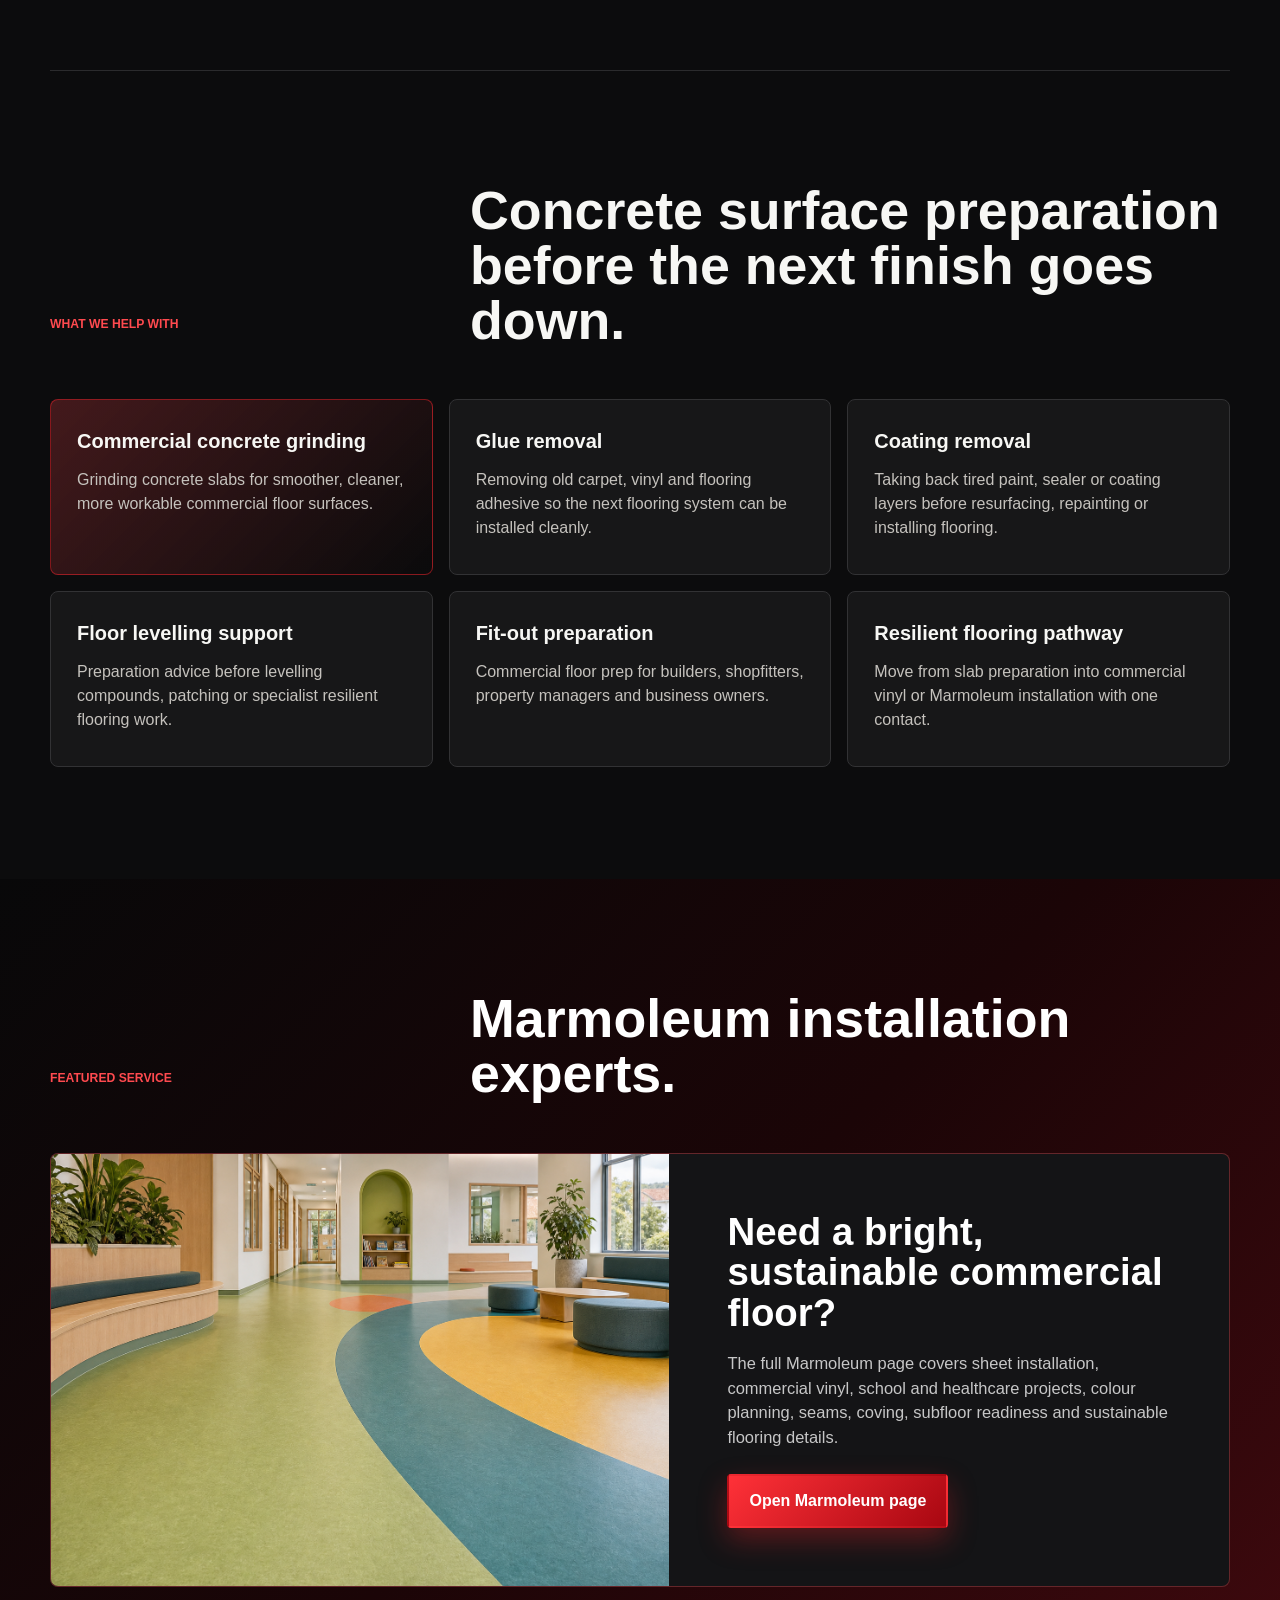
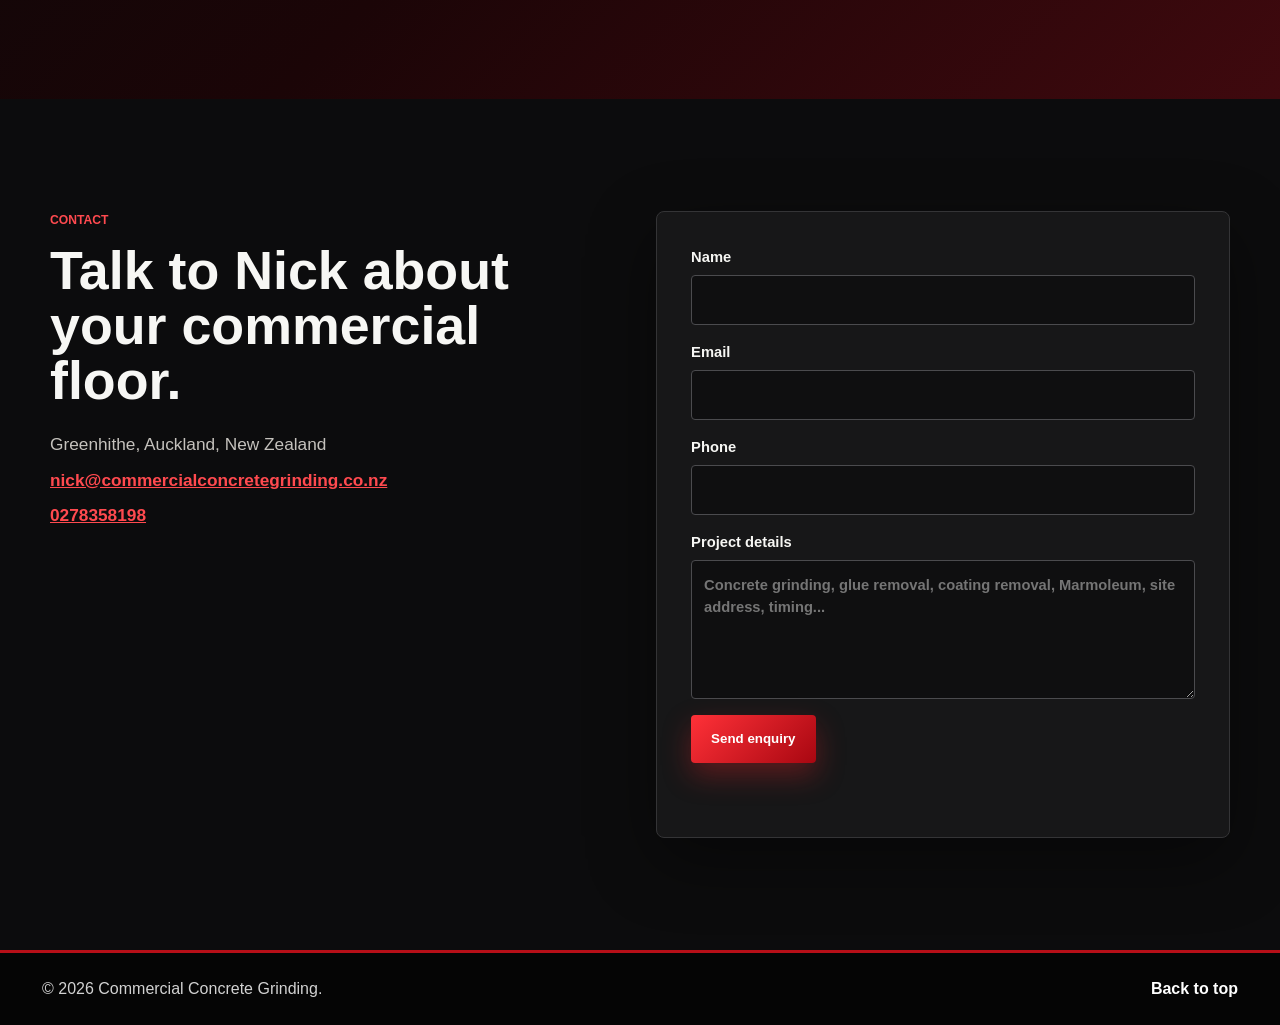
==== commit 8e23ba3a: "Use supplied concrete grinding logo" ====
--- a/index.html
+++ b/index.html
@@ -41,7 +41,7 @@
   <body class="home-page">
     <header class="site-header">
       <a class="brand home-brand" href="#top" aria-label="Commercial Concrete Grinding home">
-        <img class="brand-logo" src="assets/ccg-logo.svg" alt="Commercial Concrete Grinding" />
+        <img class="brand-logo" src="assets/ccg-logo.png" alt="Commercial Concrete Grinding" />
       </a>
       <button class="nav-toggle" type="button" aria-expanded="false" aria-controls="site-nav">
         <span></span>
--- a/styles.css
+++ b/styles.css
@@ -128,11 +128,11 @@
 }
 
 .home-page .brand-logo {
-  width: min(292px, 54vw);
-  height: auto;
+  width: min(330px, 44vw);
+  height: 118px;
   display: block;
-  padding: 5px 8px;
-  background: #ffffff;
+  object-fit: cover;
+  object-position: 50% 50%;
 }
 
 .home-page .site-nav a {
@@ -938,8 +938,8 @@
   }
 
   .home-page .brand-logo {
-    width: min(224px, 58vw);
-    padding: 4px 6px;
+    width: min(270px, 70vw);
+    height: 92px;
   }
 
   .brand {
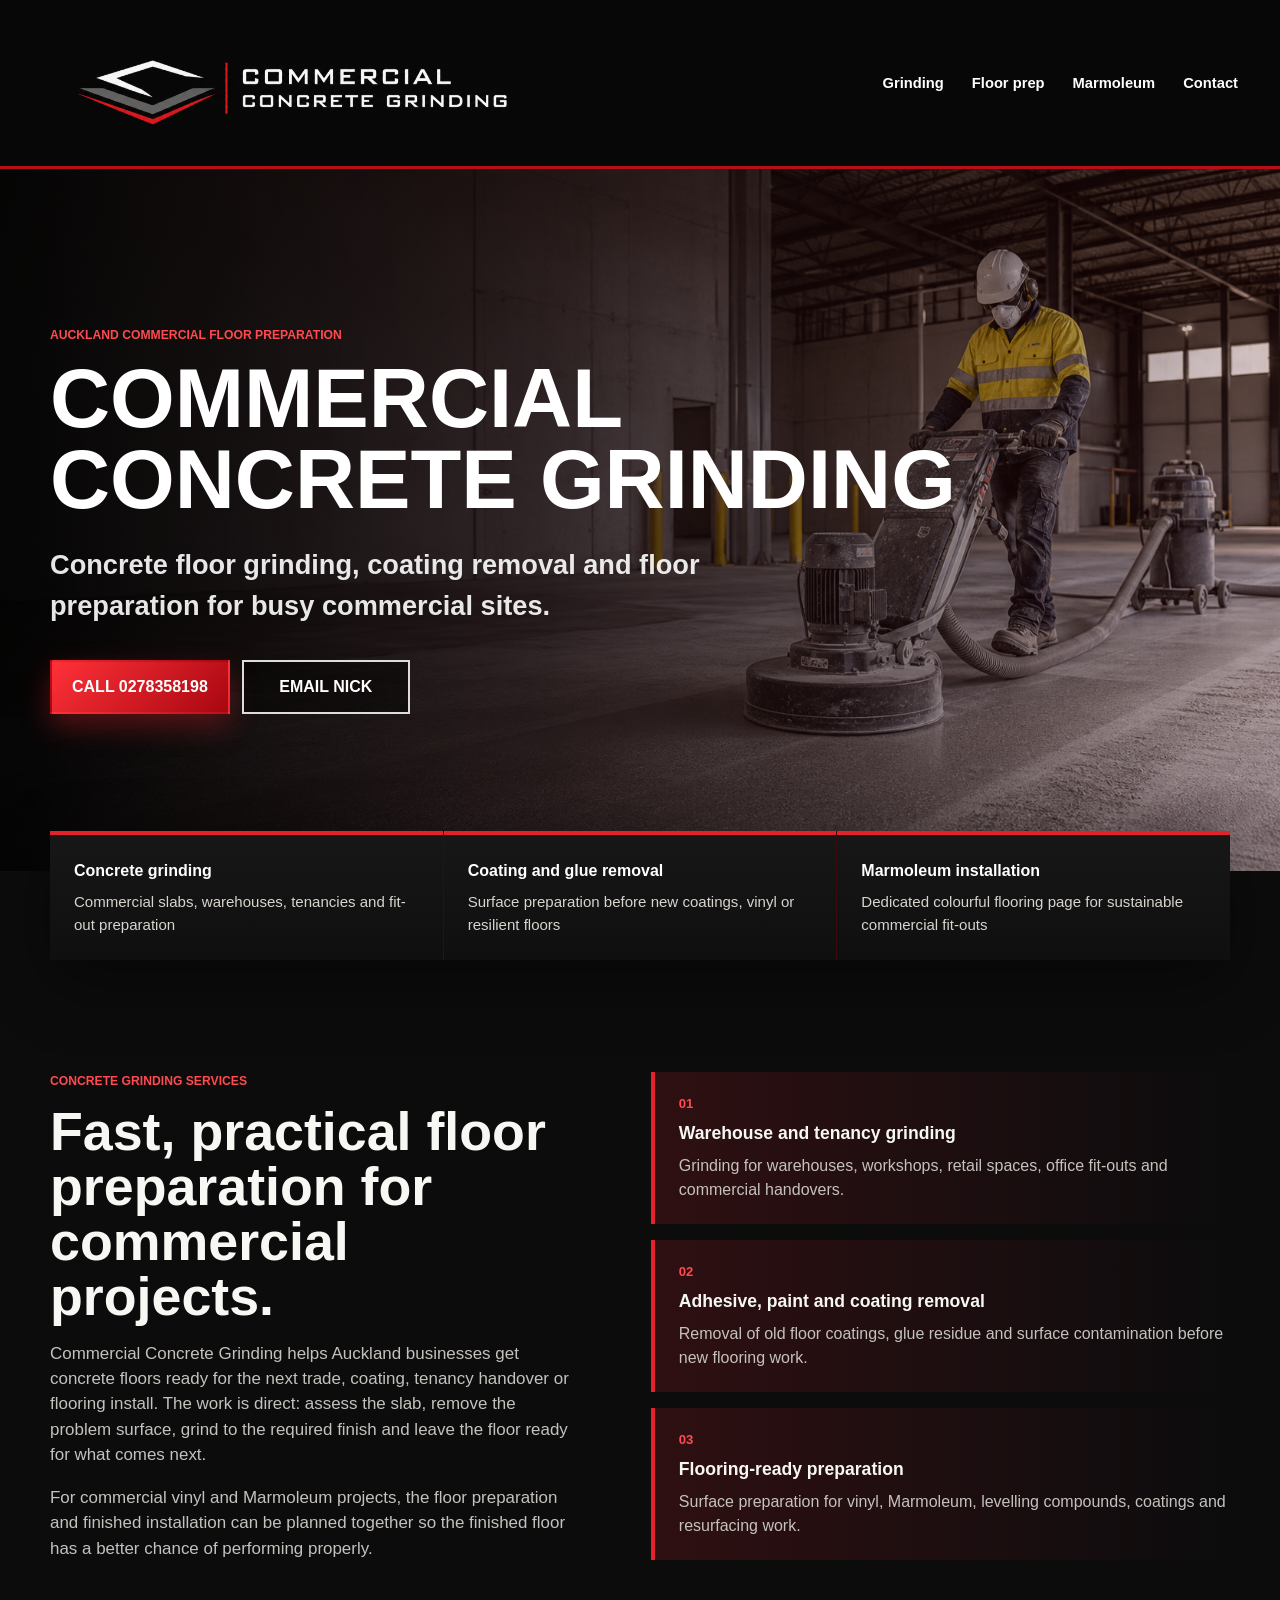
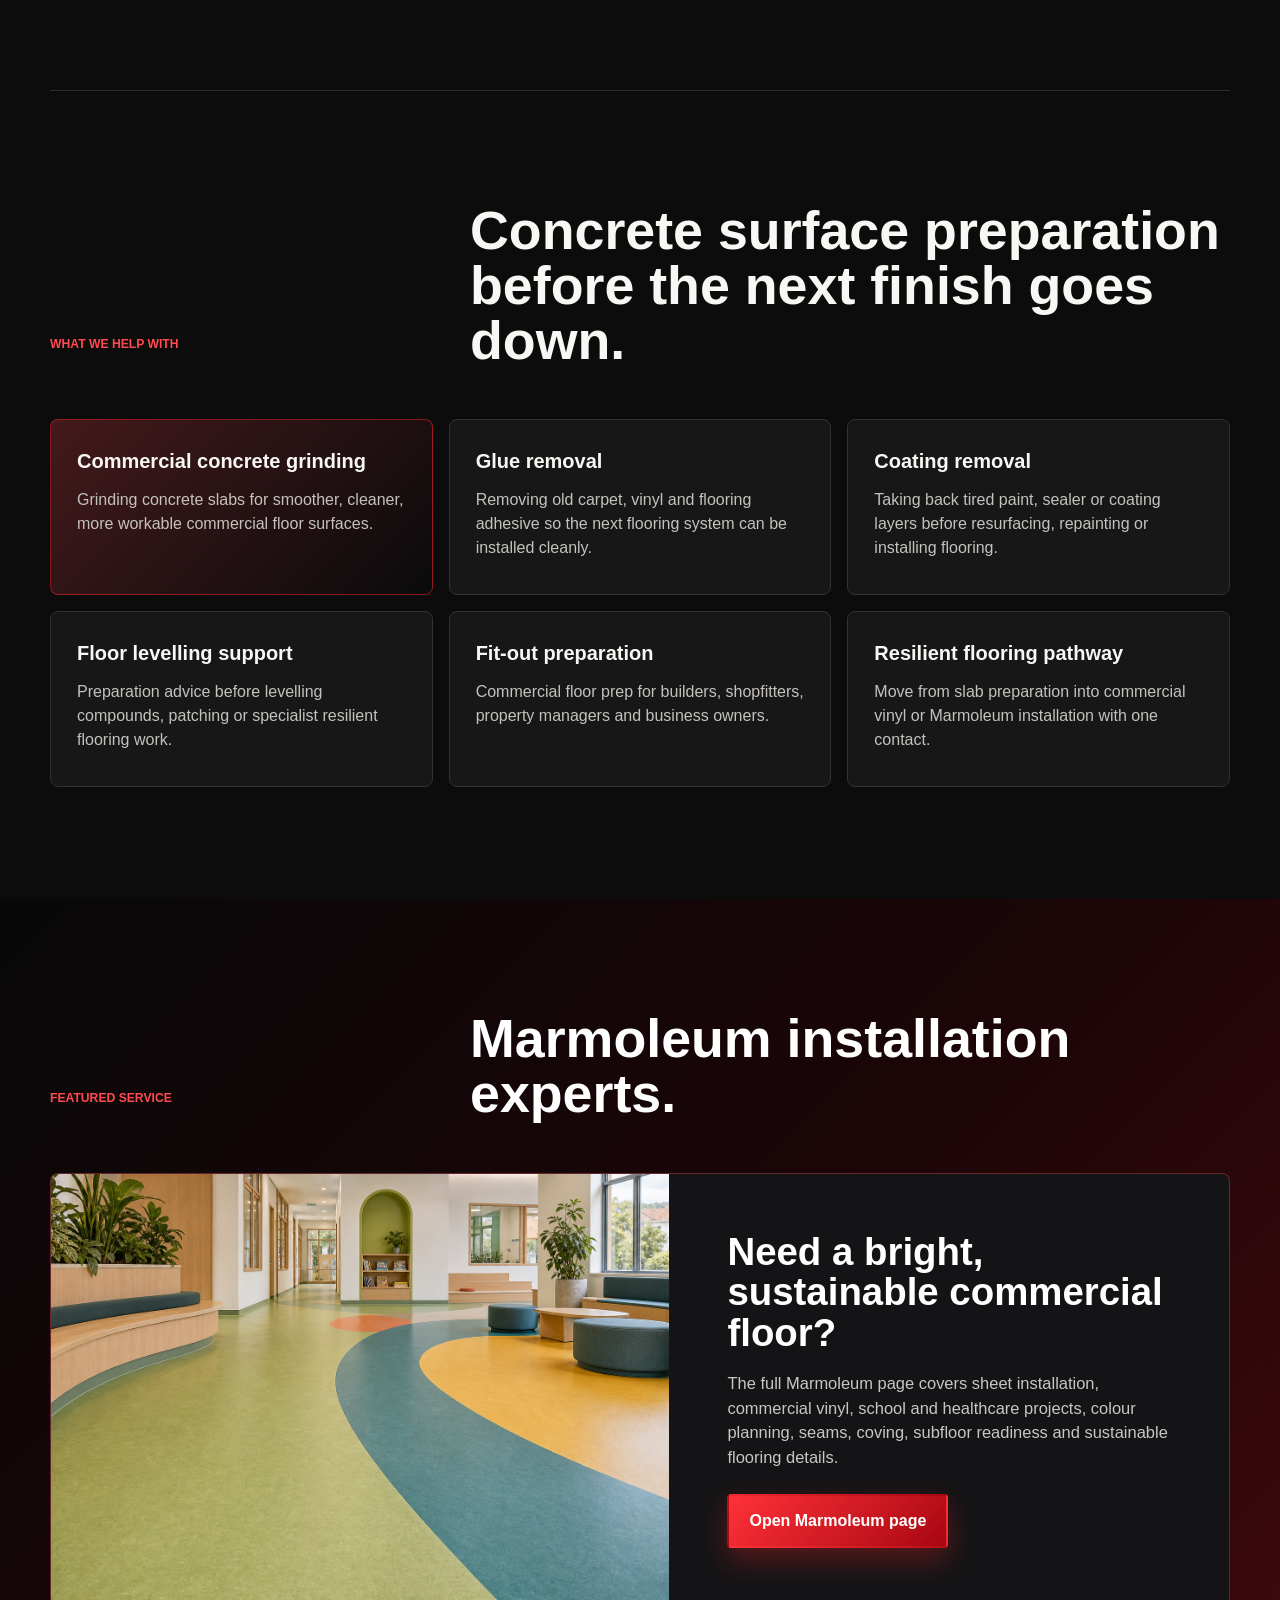
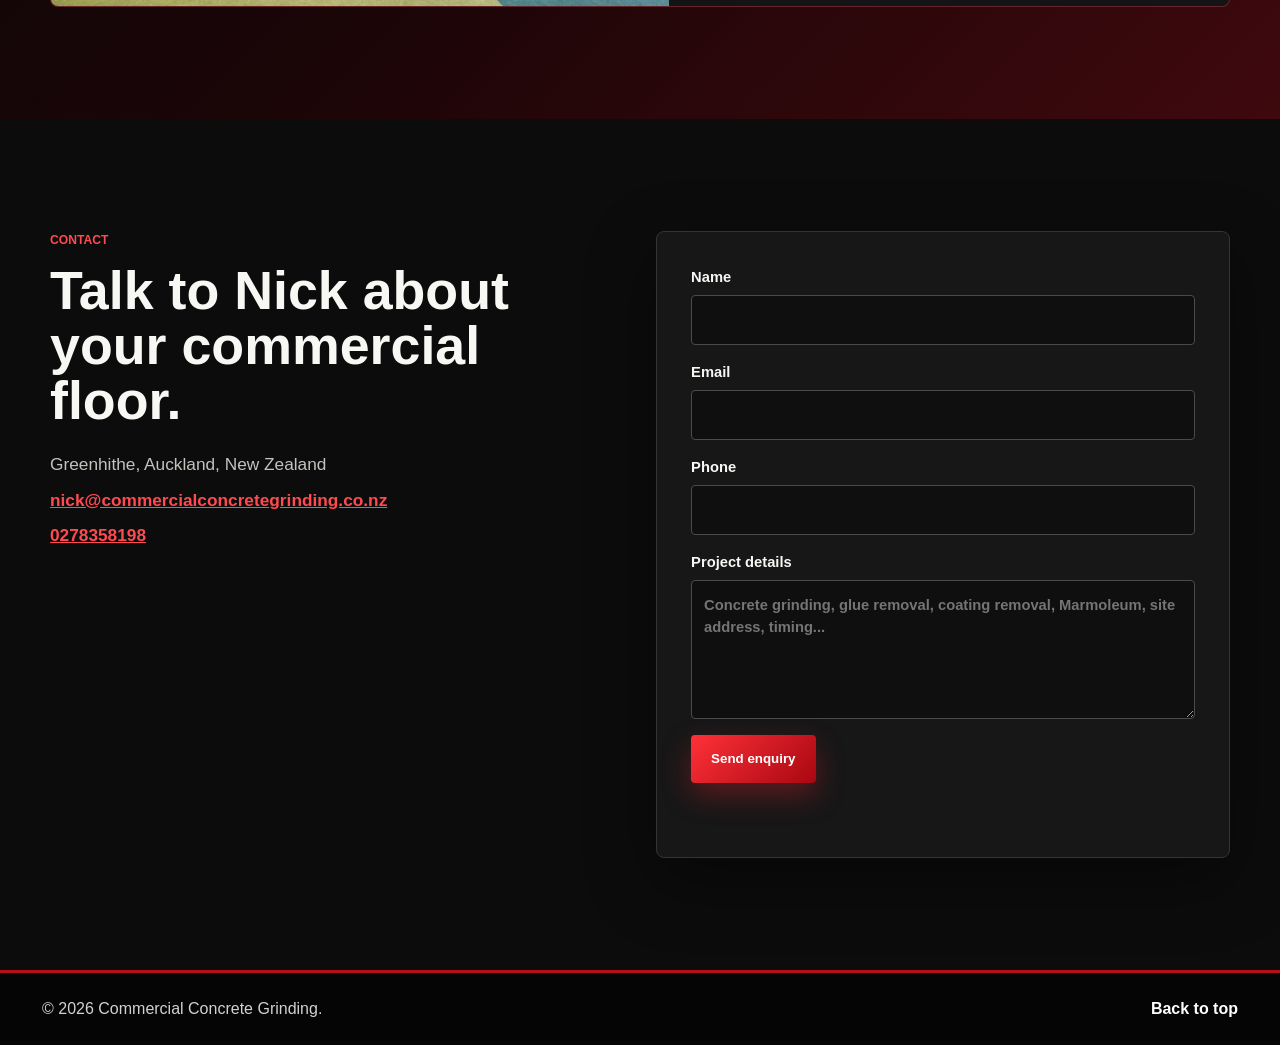
==== commit 1f8e2b91: "Improve assistant email fallback" ====
--- a/index.html
+++ b/index.html
@@ -219,6 +219,6 @@
       <a href="#top">Back to top</a>
     </footer>
 
-    <script src="script.js"></script>
+    <script src="script.js?v=20260603-assistant-email"></script>
   </body>
 </html>
--- a/styles.css
+++ b/styles.css
@@ -128,10 +128,10 @@
 }
 
 .home-page .brand-logo {
-  width: min(330px, 44vw);
-  height: 118px;
+  width: min(500px, 52vw);
+  height: 138px;
   display: block;
-  object-fit: cover;
+  object-fit: contain;
   object-position: 50% 50%;
 }
 
@@ -938,8 +938,8 @@
   }
 
   .home-page .brand-logo {
-    width: min(270px, 70vw);
-    height: 92px;
+    width: min(340px, 86vw);
+    height: 96px;
   }
 
   .brand {
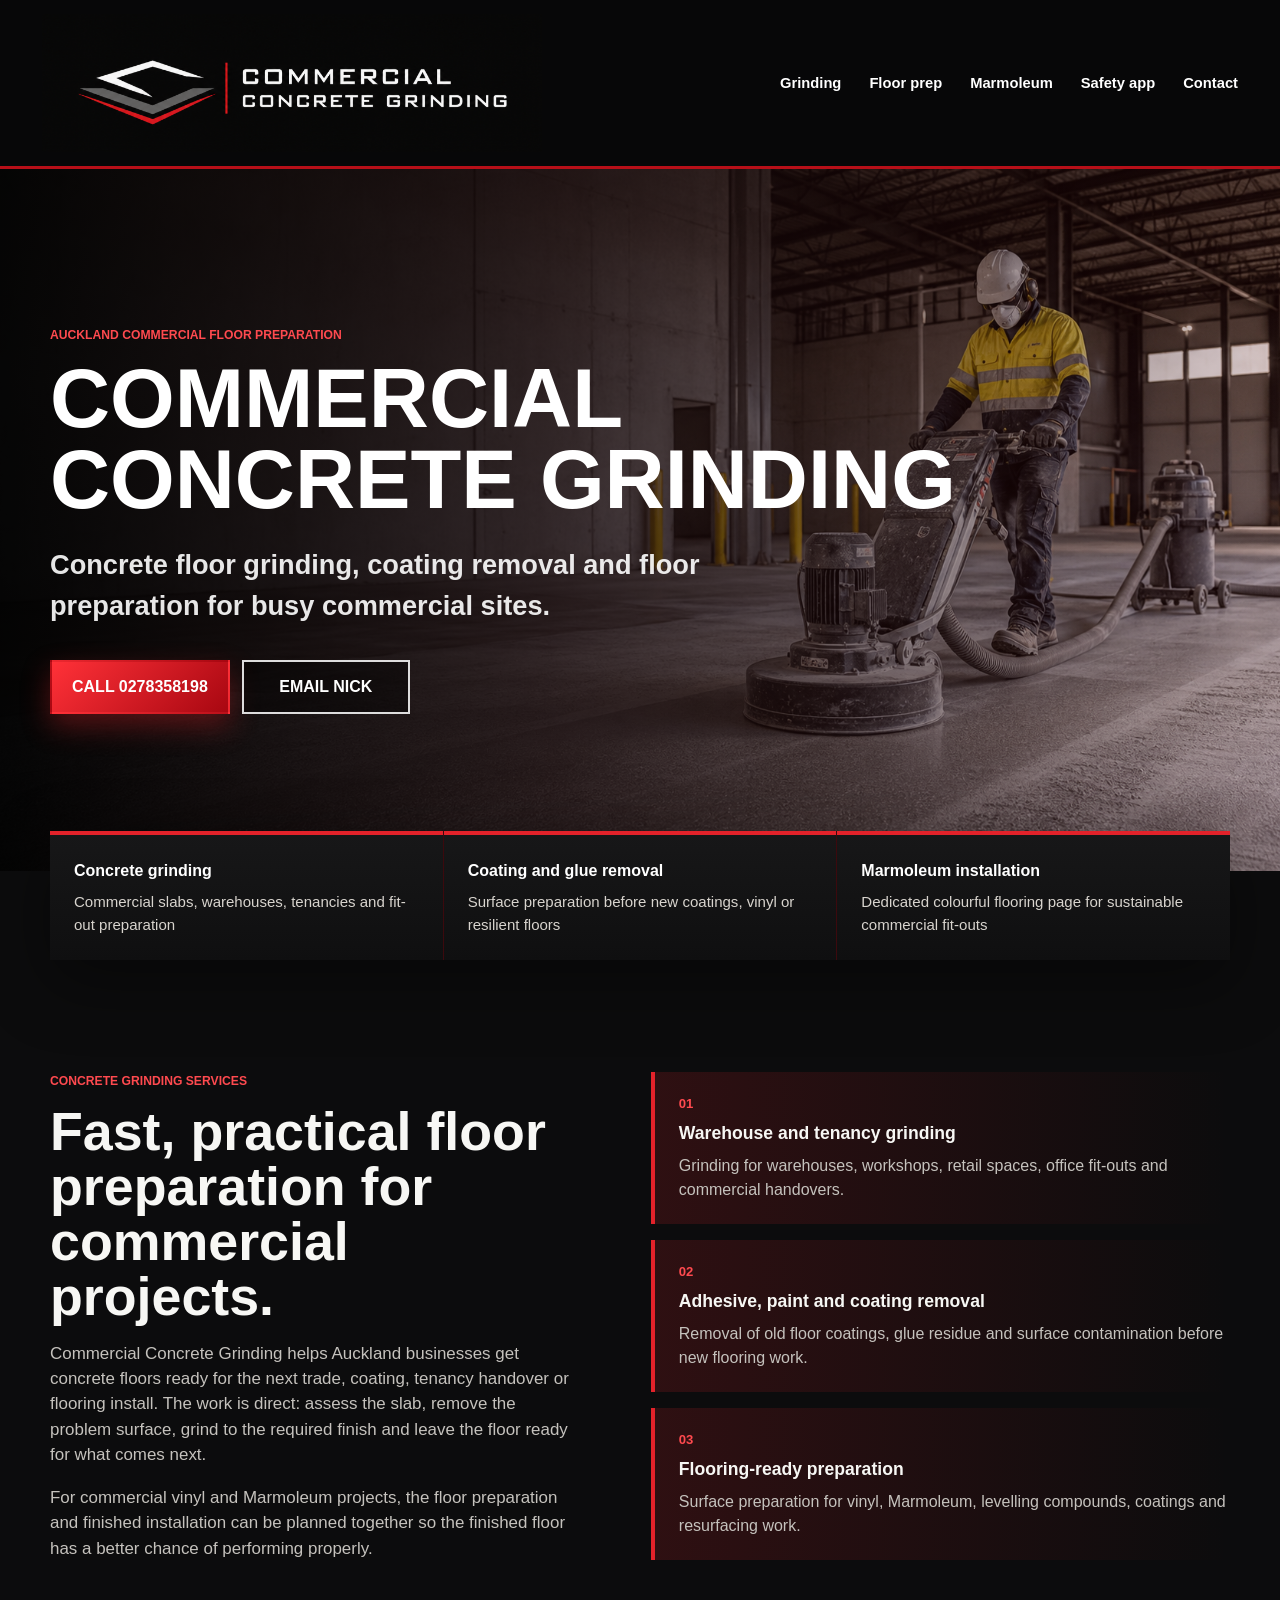
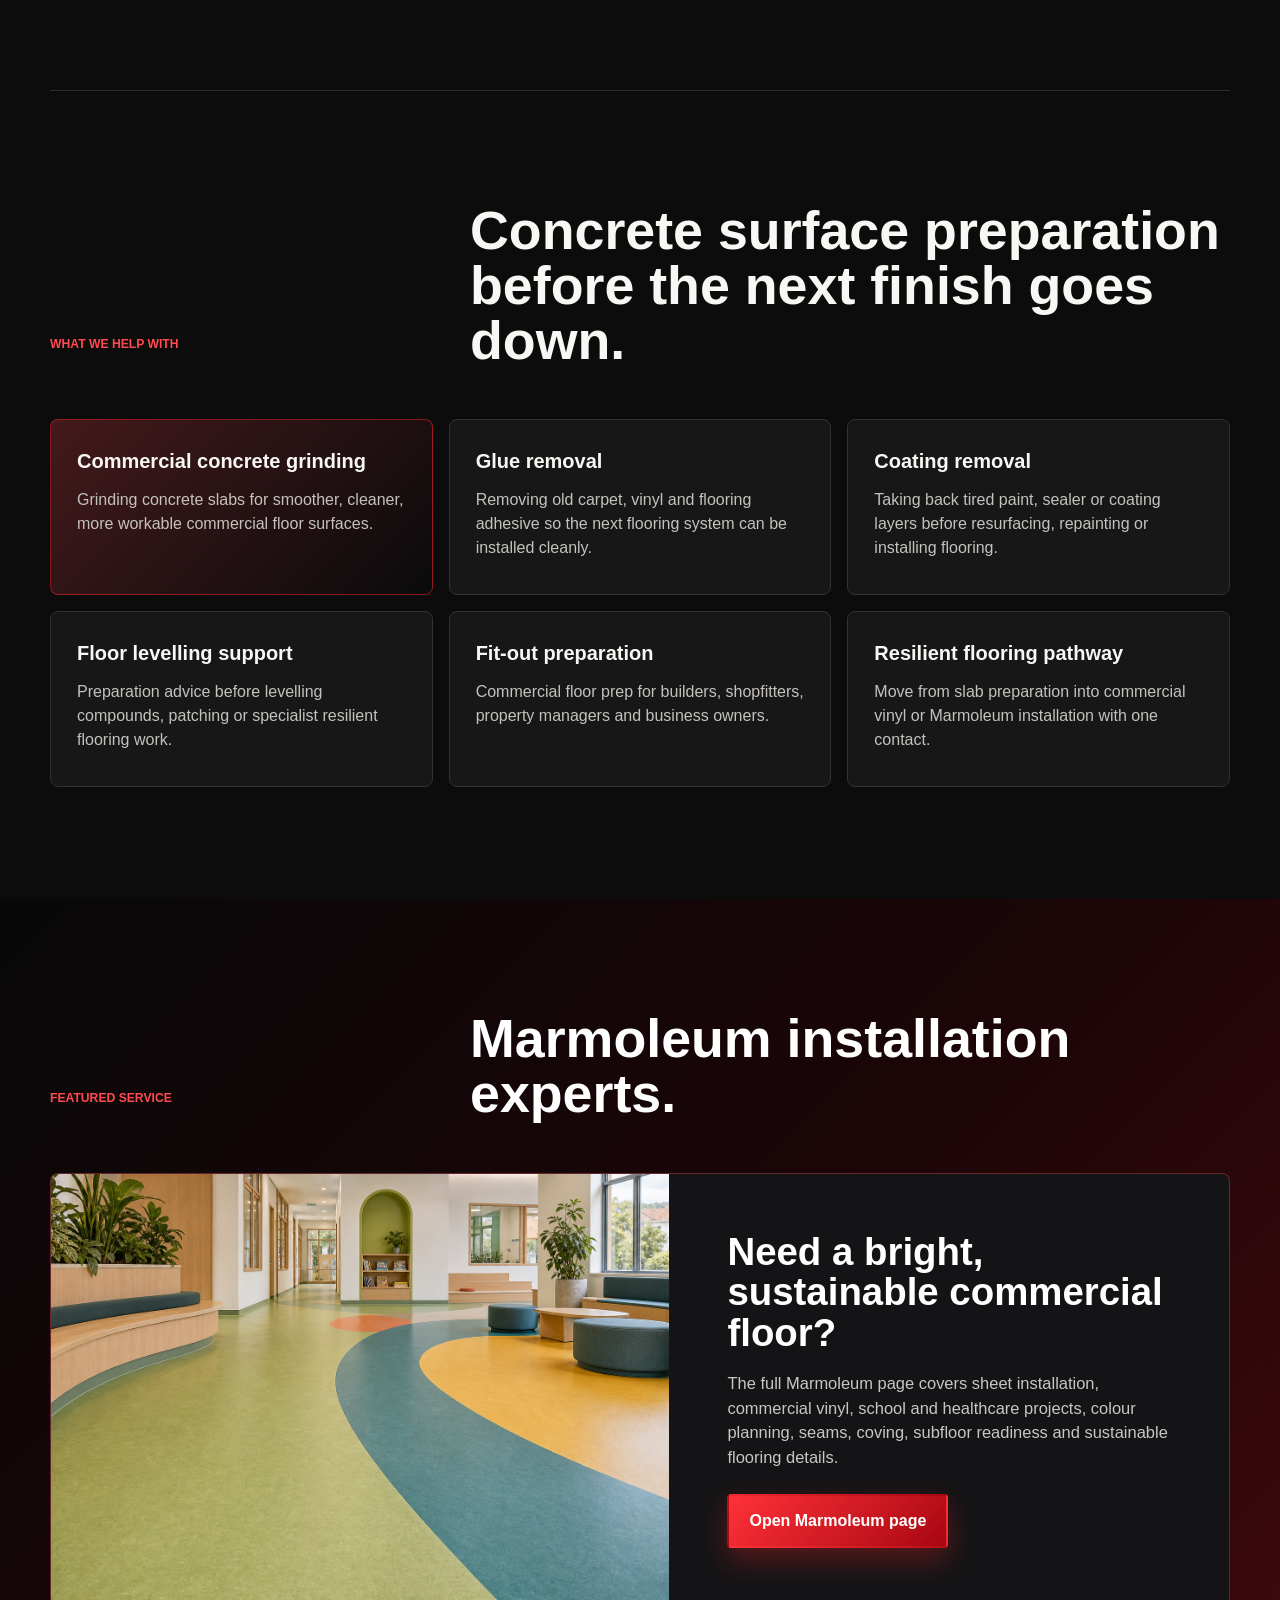
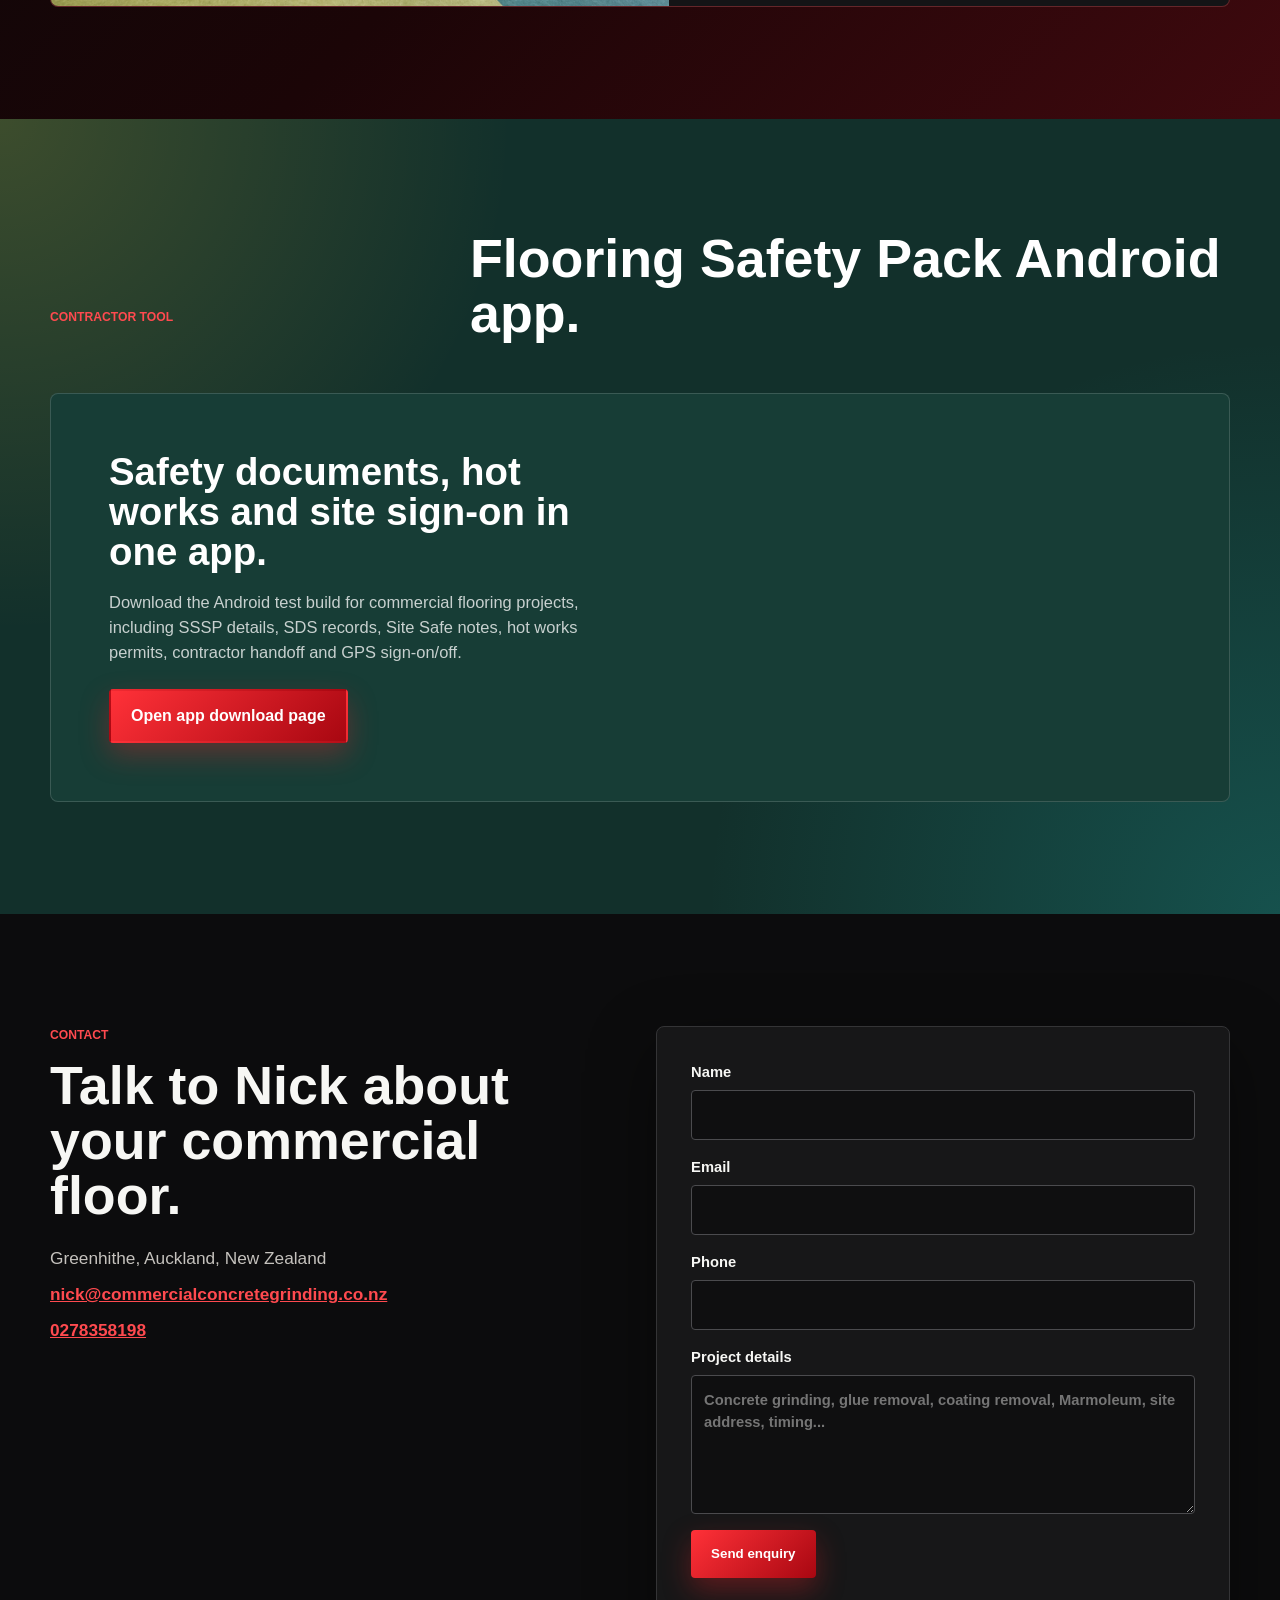
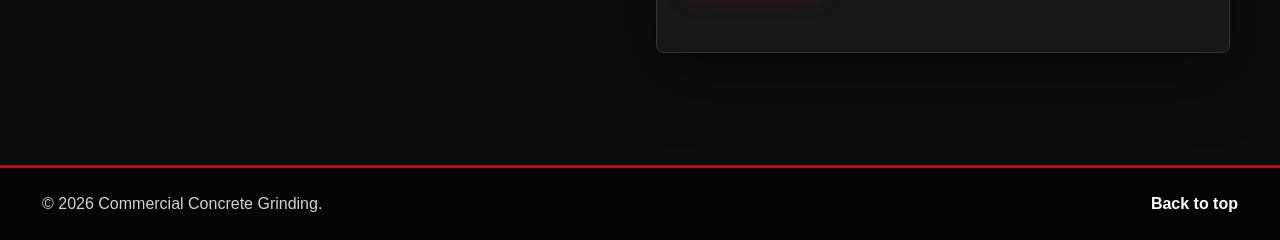
==== commit 190e74af: "Add Flooring Safety Pack download page" ====
--- a/index.html
+++ b/index.html
@@ -53,6 +53,7 @@
         <a href="#services">Grinding</a>
         <a href="#floor-prep">Floor prep</a>
         <a href="marmoleum.html">Marmoleum</a>
+        <a href="flooring-safety-pack.html">Safety app</a>
         <a href="#contact">Contact</a>
       </nav>
     </header>
@@ -176,6 +177,25 @@
         </div>
       </section>
 
+      <section class="work-section app-feature" id="safety-app" aria-labelledby="safety-app-title">
+        <div class="section-heading">
+          <p class="eyebrow">Contractor Tool</p>
+          <h2 id="safety-app-title">Flooring Safety Pack Android app.</h2>
+        </div>
+        <div class="work-grid">
+          <article class="work-item">
+            <div>
+              <h3>Safety documents, hot works and site sign-on in one app.</h3>
+              <p>
+                Download the Android test build for commercial flooring projects, including SSSP details, SDS records,
+                Site Safe notes, hot works permits, contractor handoff and GPS sign-on/off.
+              </p>
+              <a class="button primary" href="flooring-safety-pack.html">Open app download page</a>
+            </div>
+          </article>
+        </div>
+      </section>
+
       <section class="contact-section" id="contact" aria-labelledby="contact-title">
         <div class="contact-copy">
           <p class="eyebrow">Contact</p>
--- a/styles.css
+++ b/styles.css
@@ -249,6 +249,54 @@
 
 .home-page .intro-band span {
   color: #d8d4ce;
+}
+
+.app-page .app-hero {
+  background:
+    linear-gradient(90deg, rgba(0, 0, 0, 0.94), rgba(18, 8, 10, 0.78) 46%, rgba(13, 122, 109, 0.28)),
+    url("assets/concrete-grinding-hero.png") center / cover;
+}
+
+.app-page code {
+  display: inline-block;
+  max-width: 100%;
+  padding: 4px 6px;
+  border: 1px solid rgba(255, 255, 255, 0.18);
+  background: rgba(0, 0, 0, 0.32);
+  color: #ffffff;
+  font-size: 0.82rem;
+  overflow-wrap: anywhere;
+}
+
+.app-page .app-download-section .button {
+  margin-top: 8px;
+}
+
+.app-link-panel {
+  display: flex;
+  align-items: flex-start;
+  justify-content: flex-end;
+  gap: 12px;
+  flex-wrap: wrap;
+}
+
+.legal-content {
+  width: min(var(--max), calc(100% - 36px));
+  margin: 0 auto;
+  padding: clamp(34px, 7vw, 82px) 0;
+}
+
+.legal-copy {
+  max-width: 860px;
+}
+
+.legal-copy h1,
+.legal-copy h2 {
+  color: #ffffff;
+}
+
+.legal-copy a {
+  color: #ff7378;
 }
 
 .hero-inner {
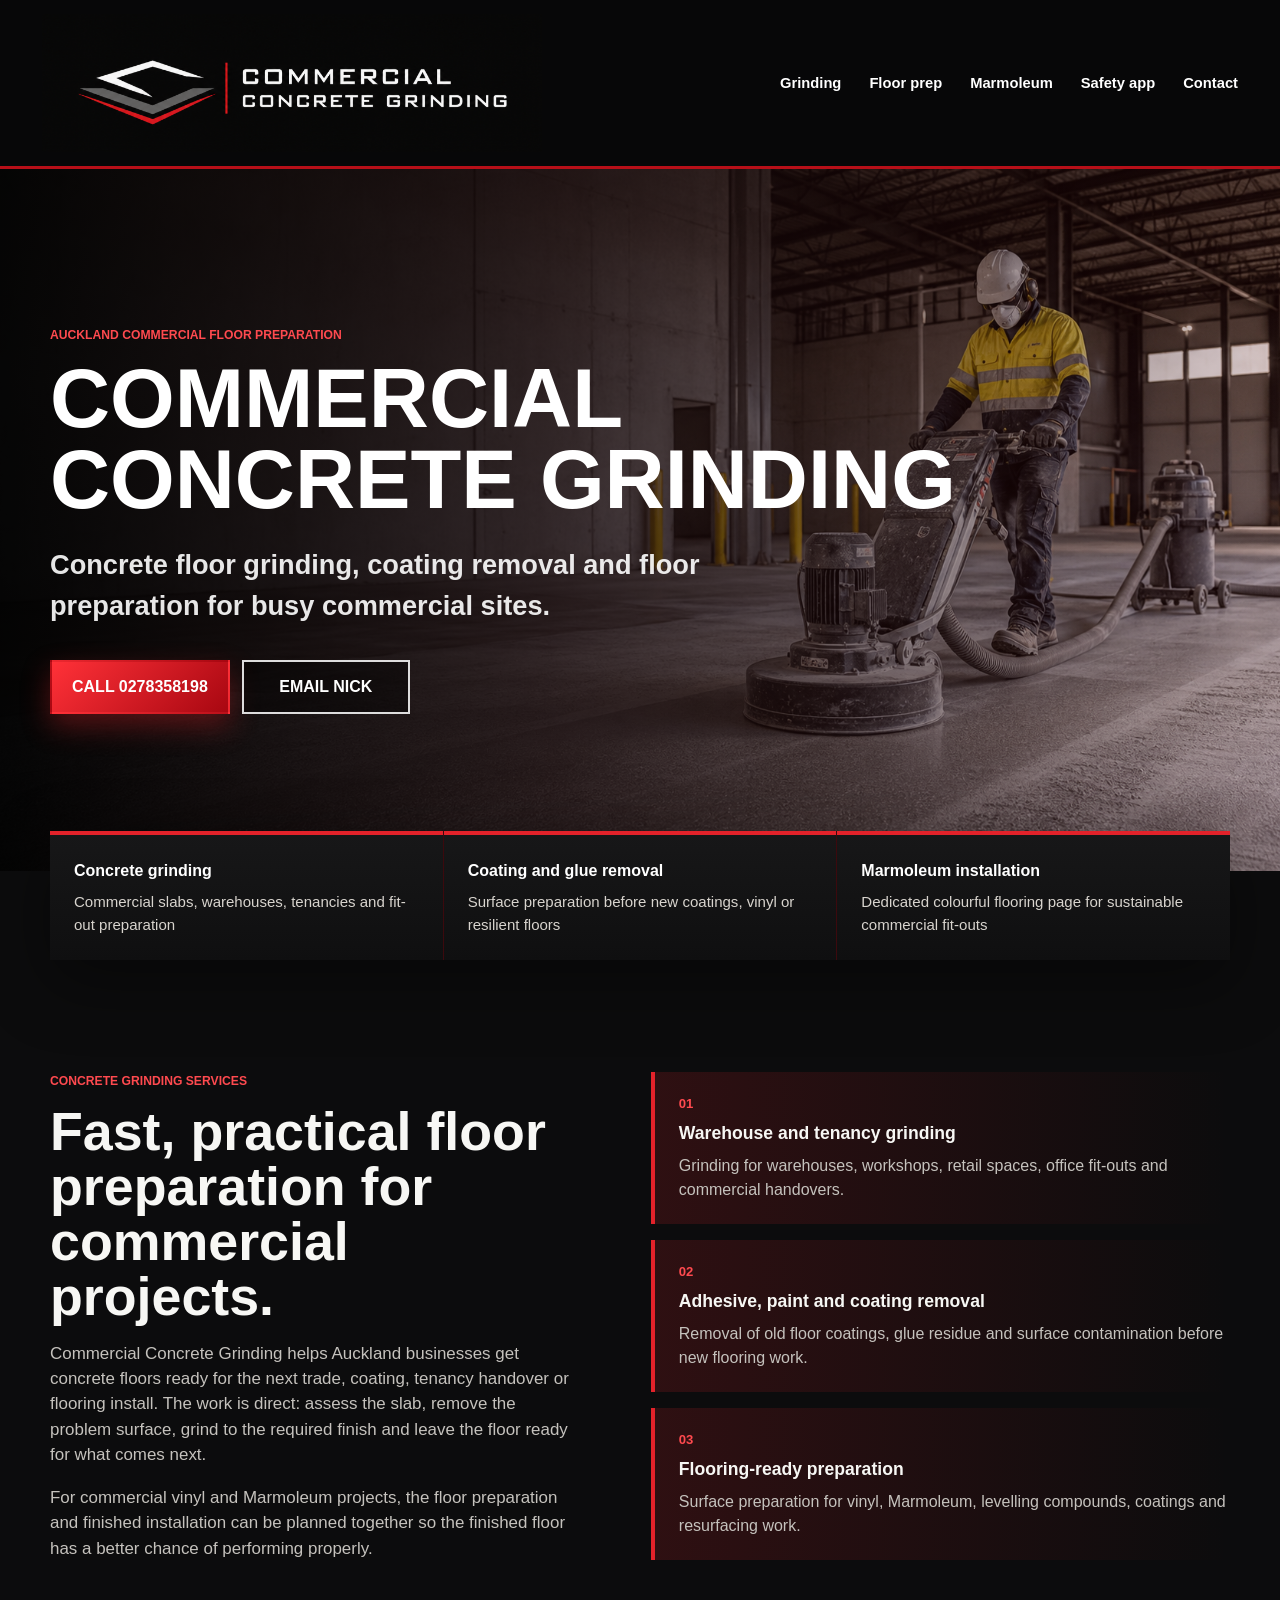
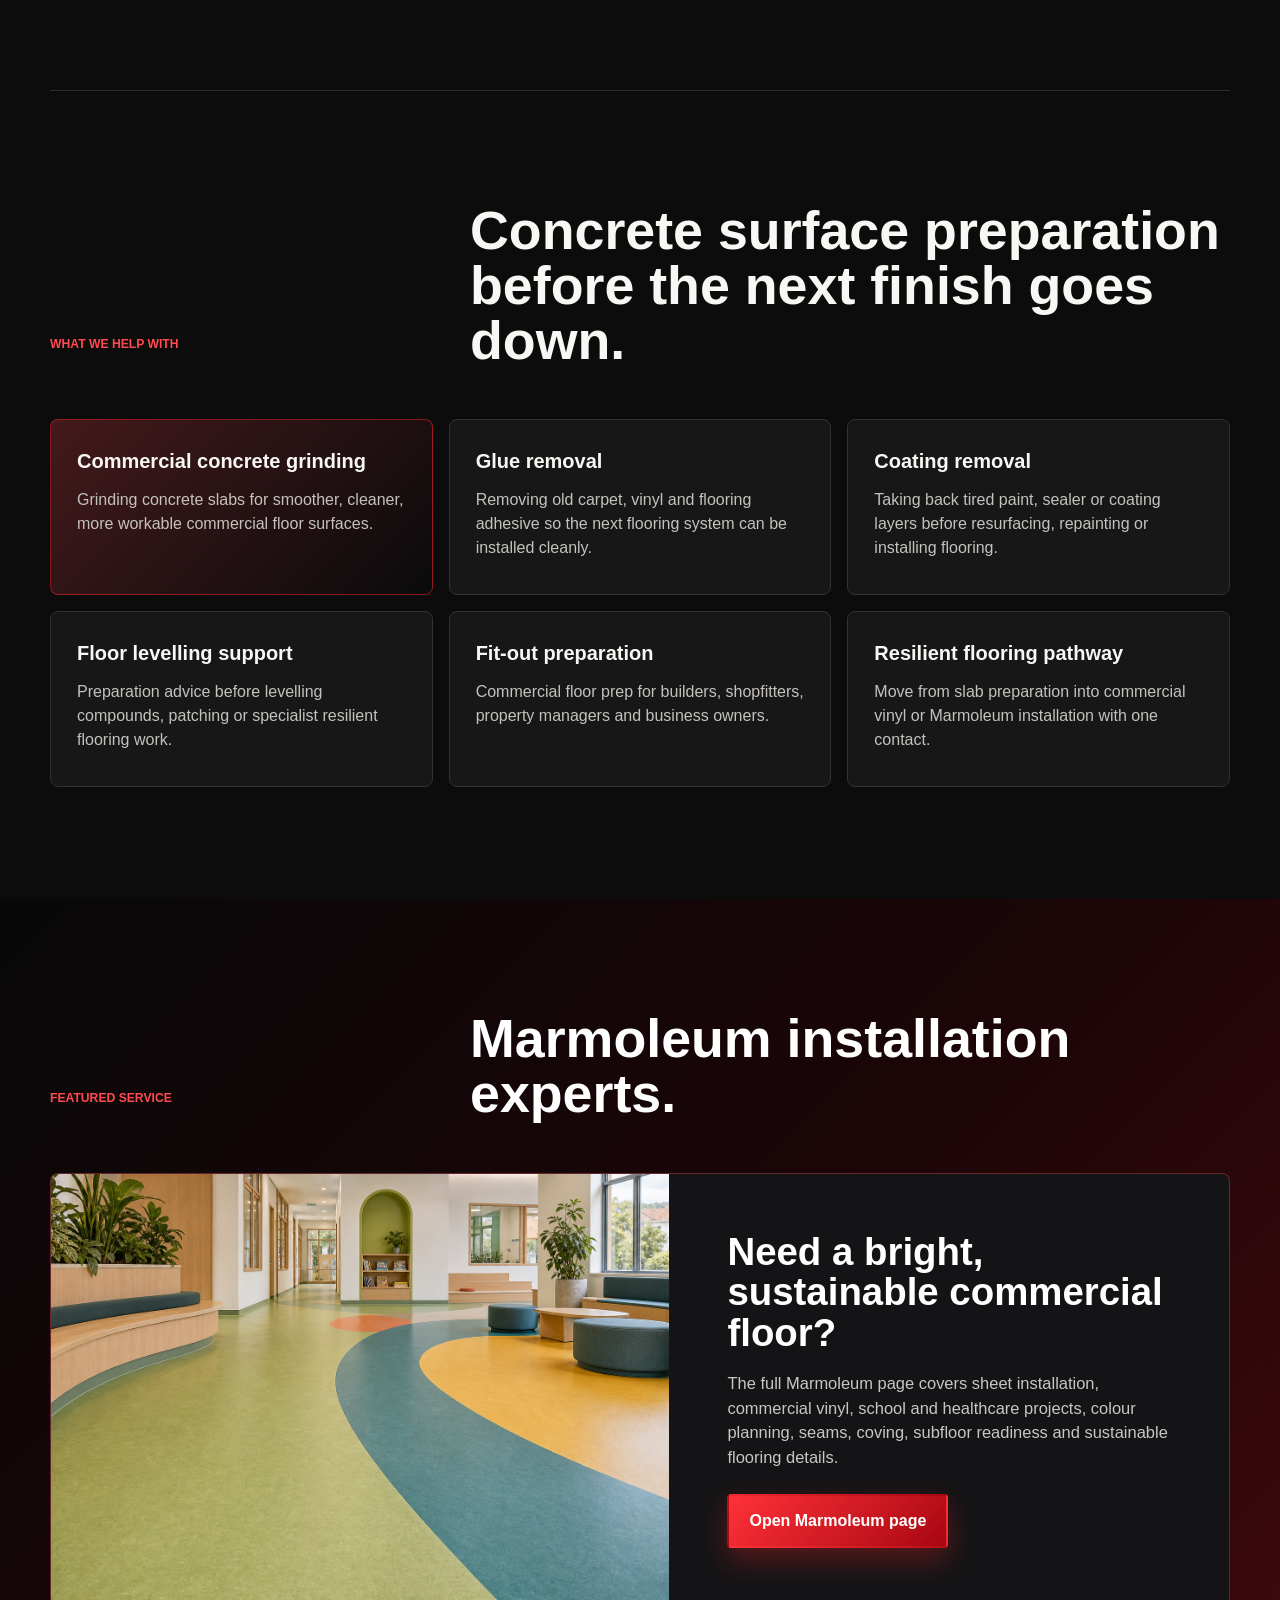
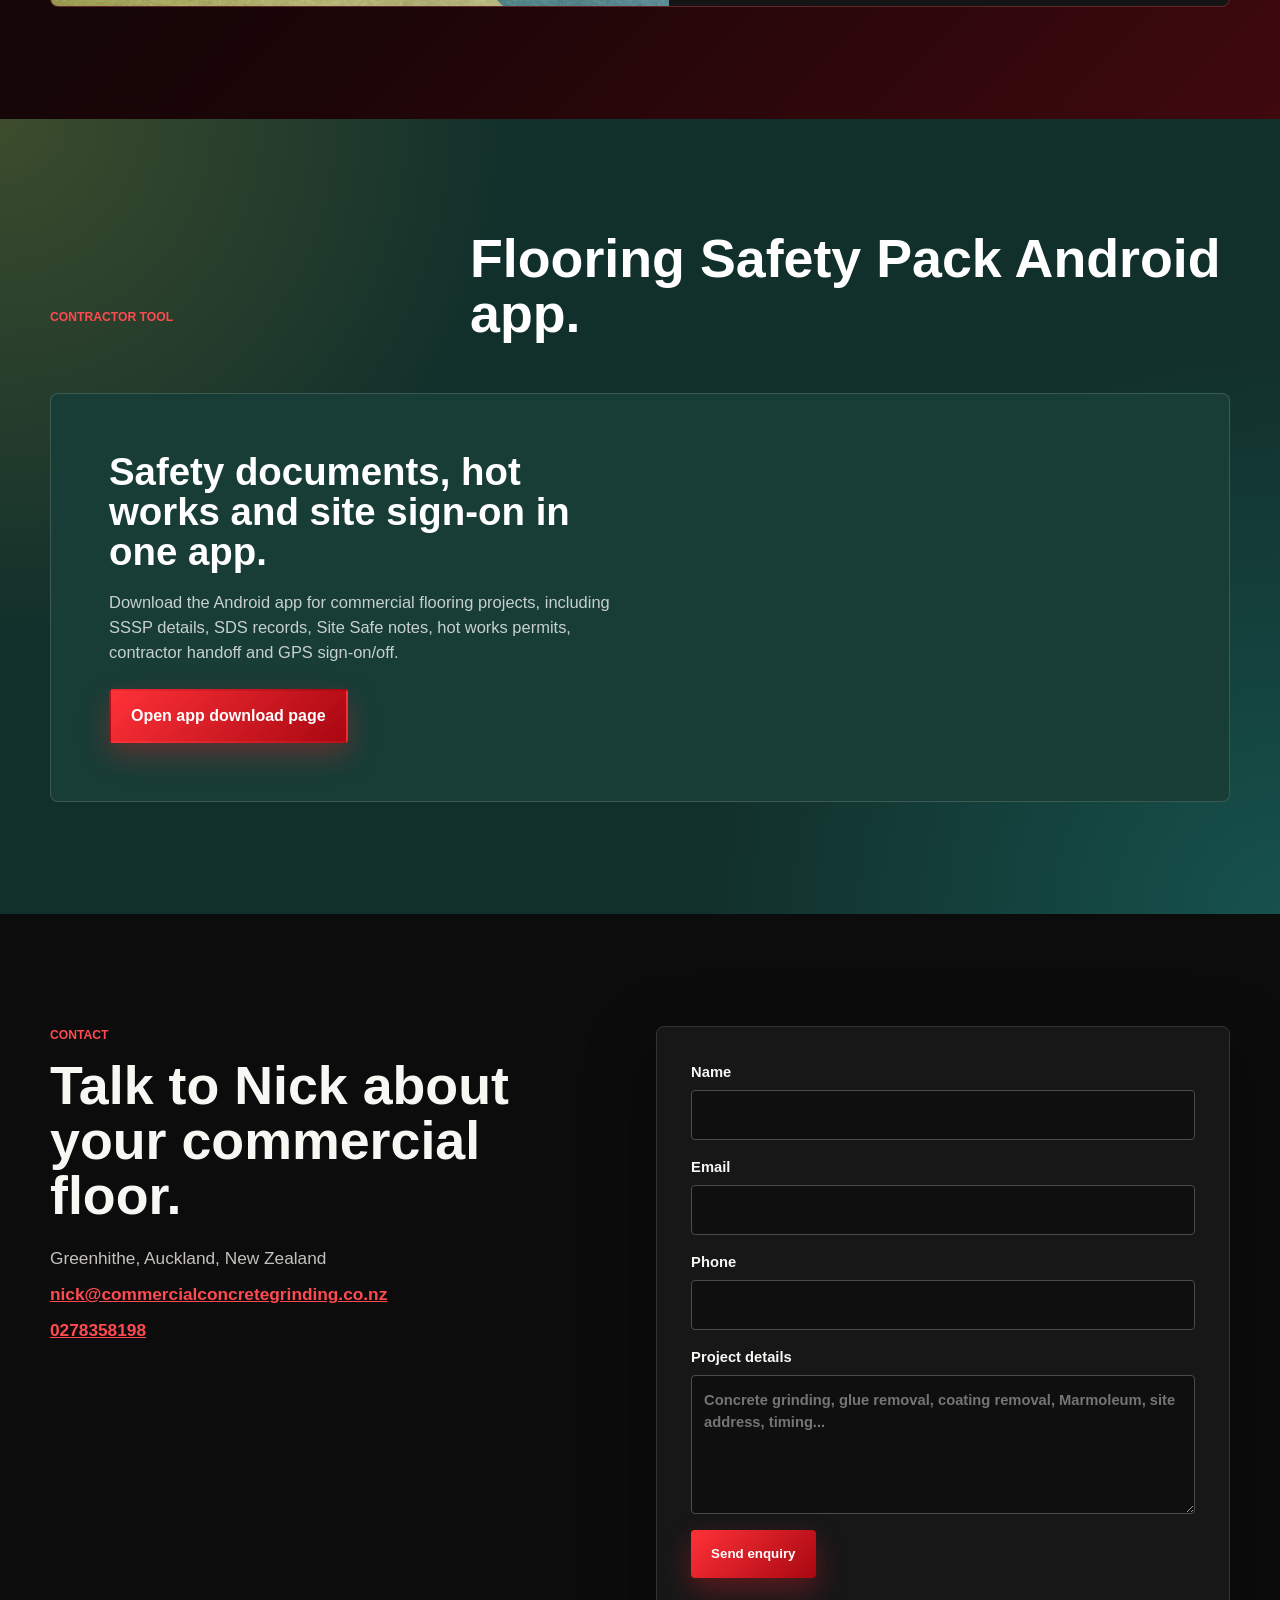
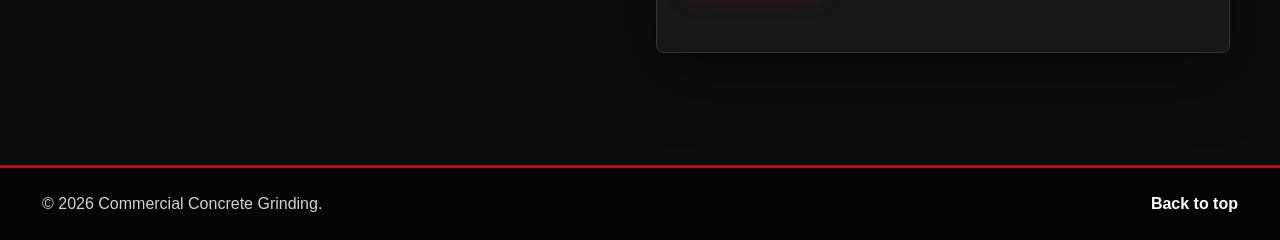
==== commit 28512efe: "Clean up Flooring Safety Pack public install copy" ====
--- a/index.html
+++ b/index.html
@@ -187,7 +187,7 @@
             <div>
               <h3>Safety documents, hot works and site sign-on in one app.</h3>
               <p>
-                Download the Android test build for commercial flooring projects, including SSSP details, SDS records,
+                Download the Android app for commercial flooring projects, including SSSP details, SDS records,
                 Site Safe notes, hot works permits, contractor handoff and GPS sign-on/off.
               </p>
               <a class="button primary" href="flooring-safety-pack.html">Open app download page</a>
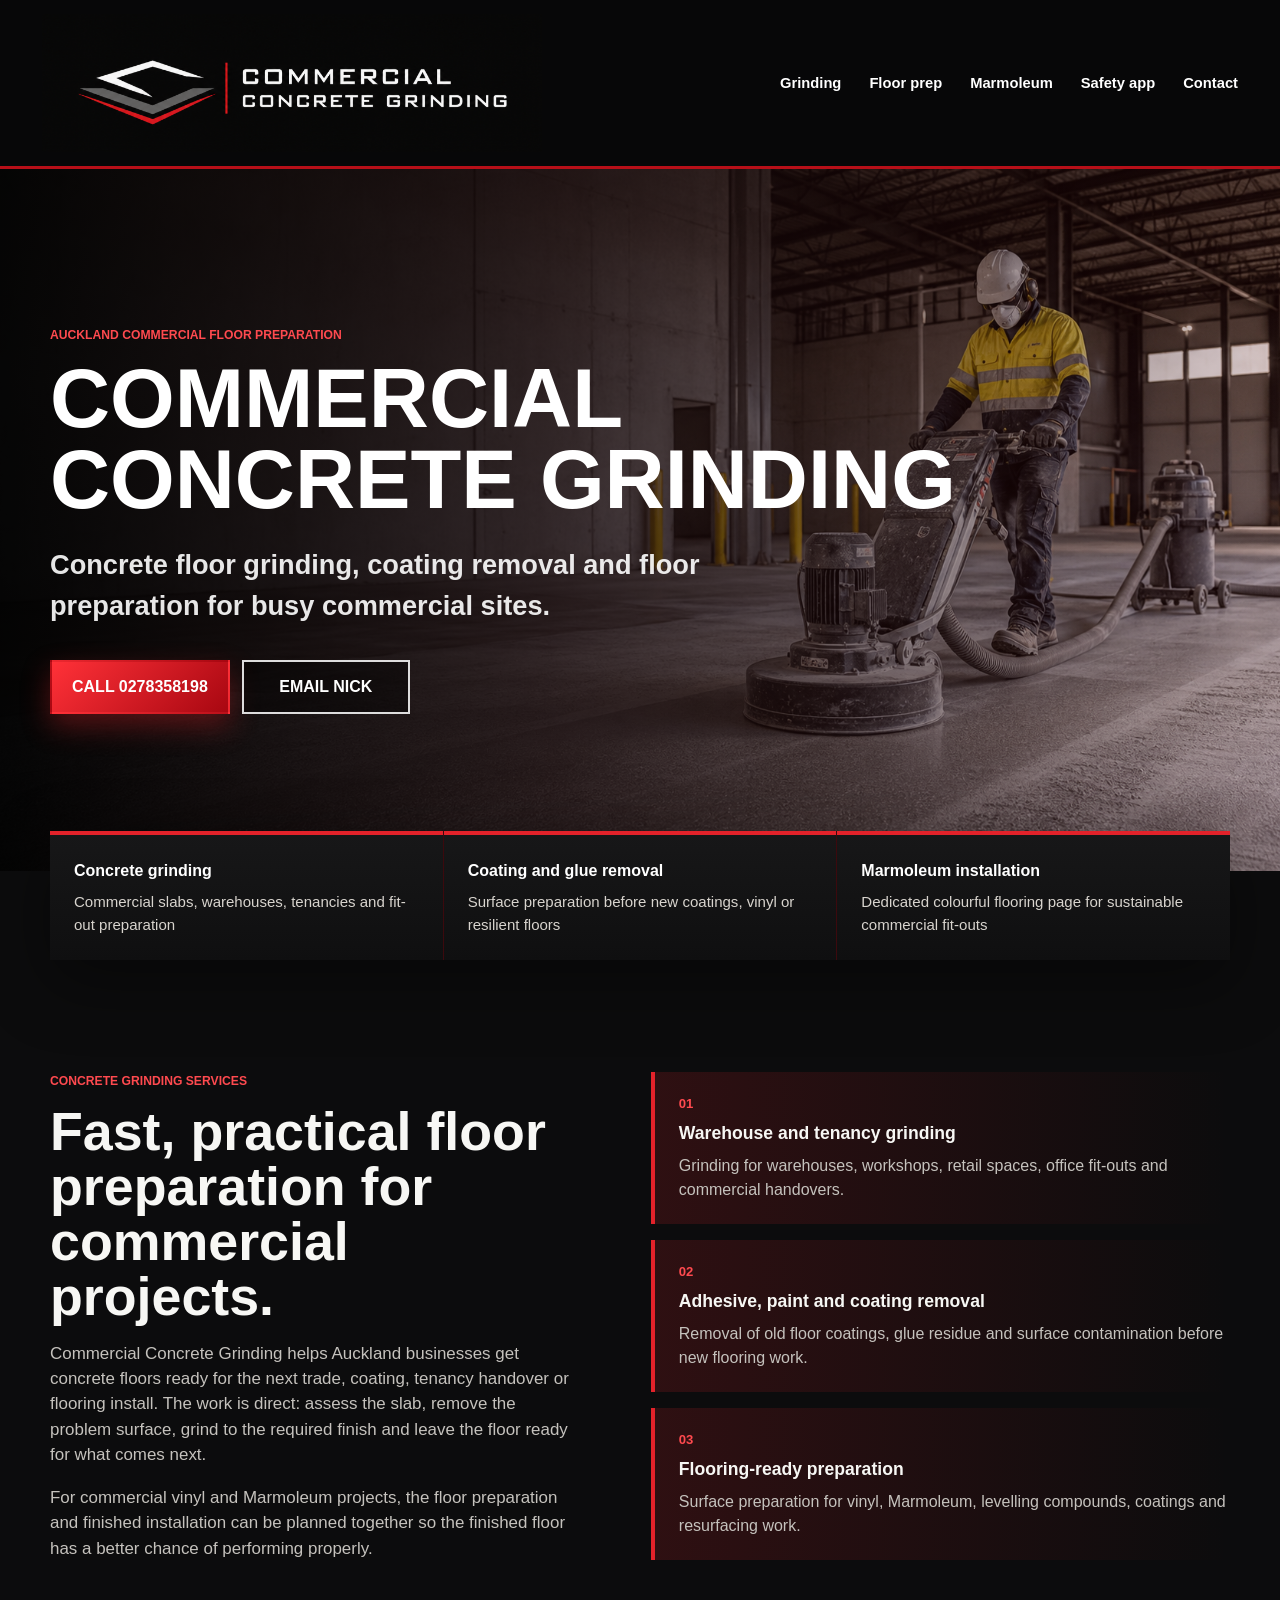
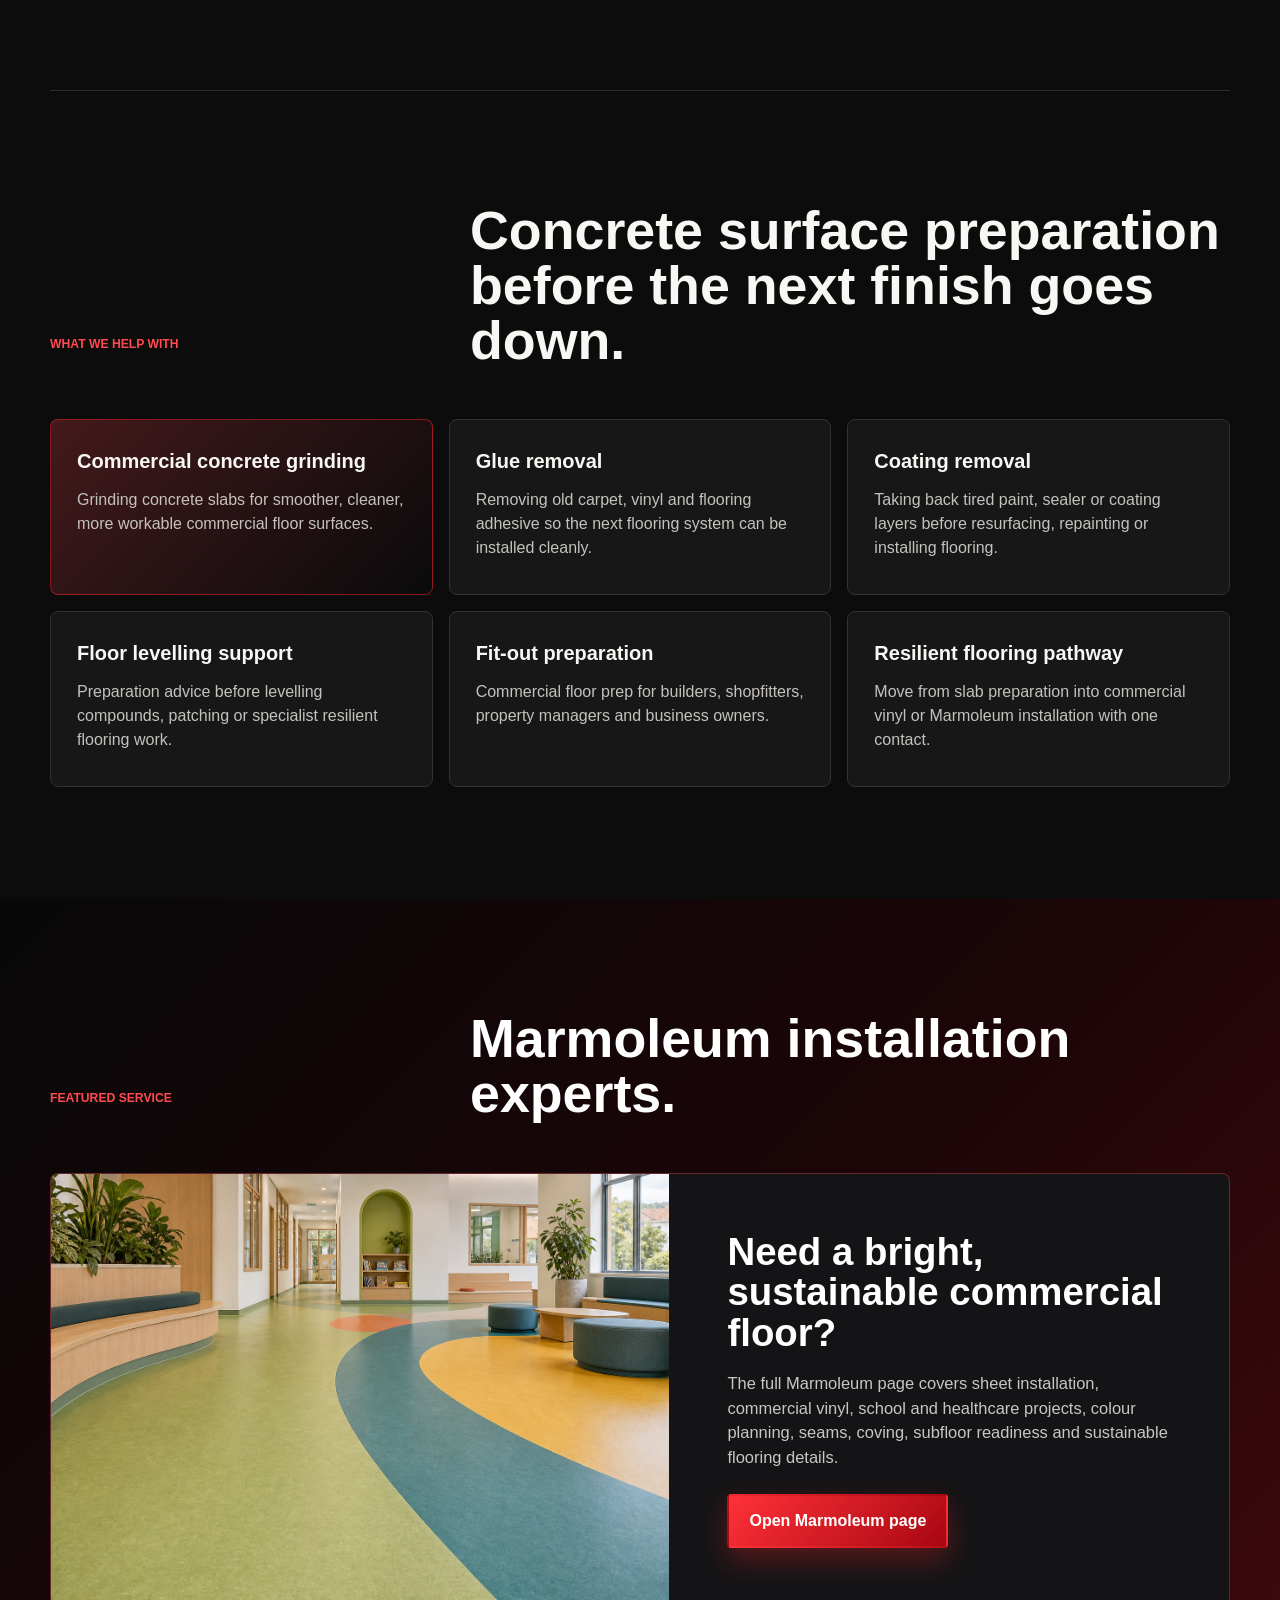
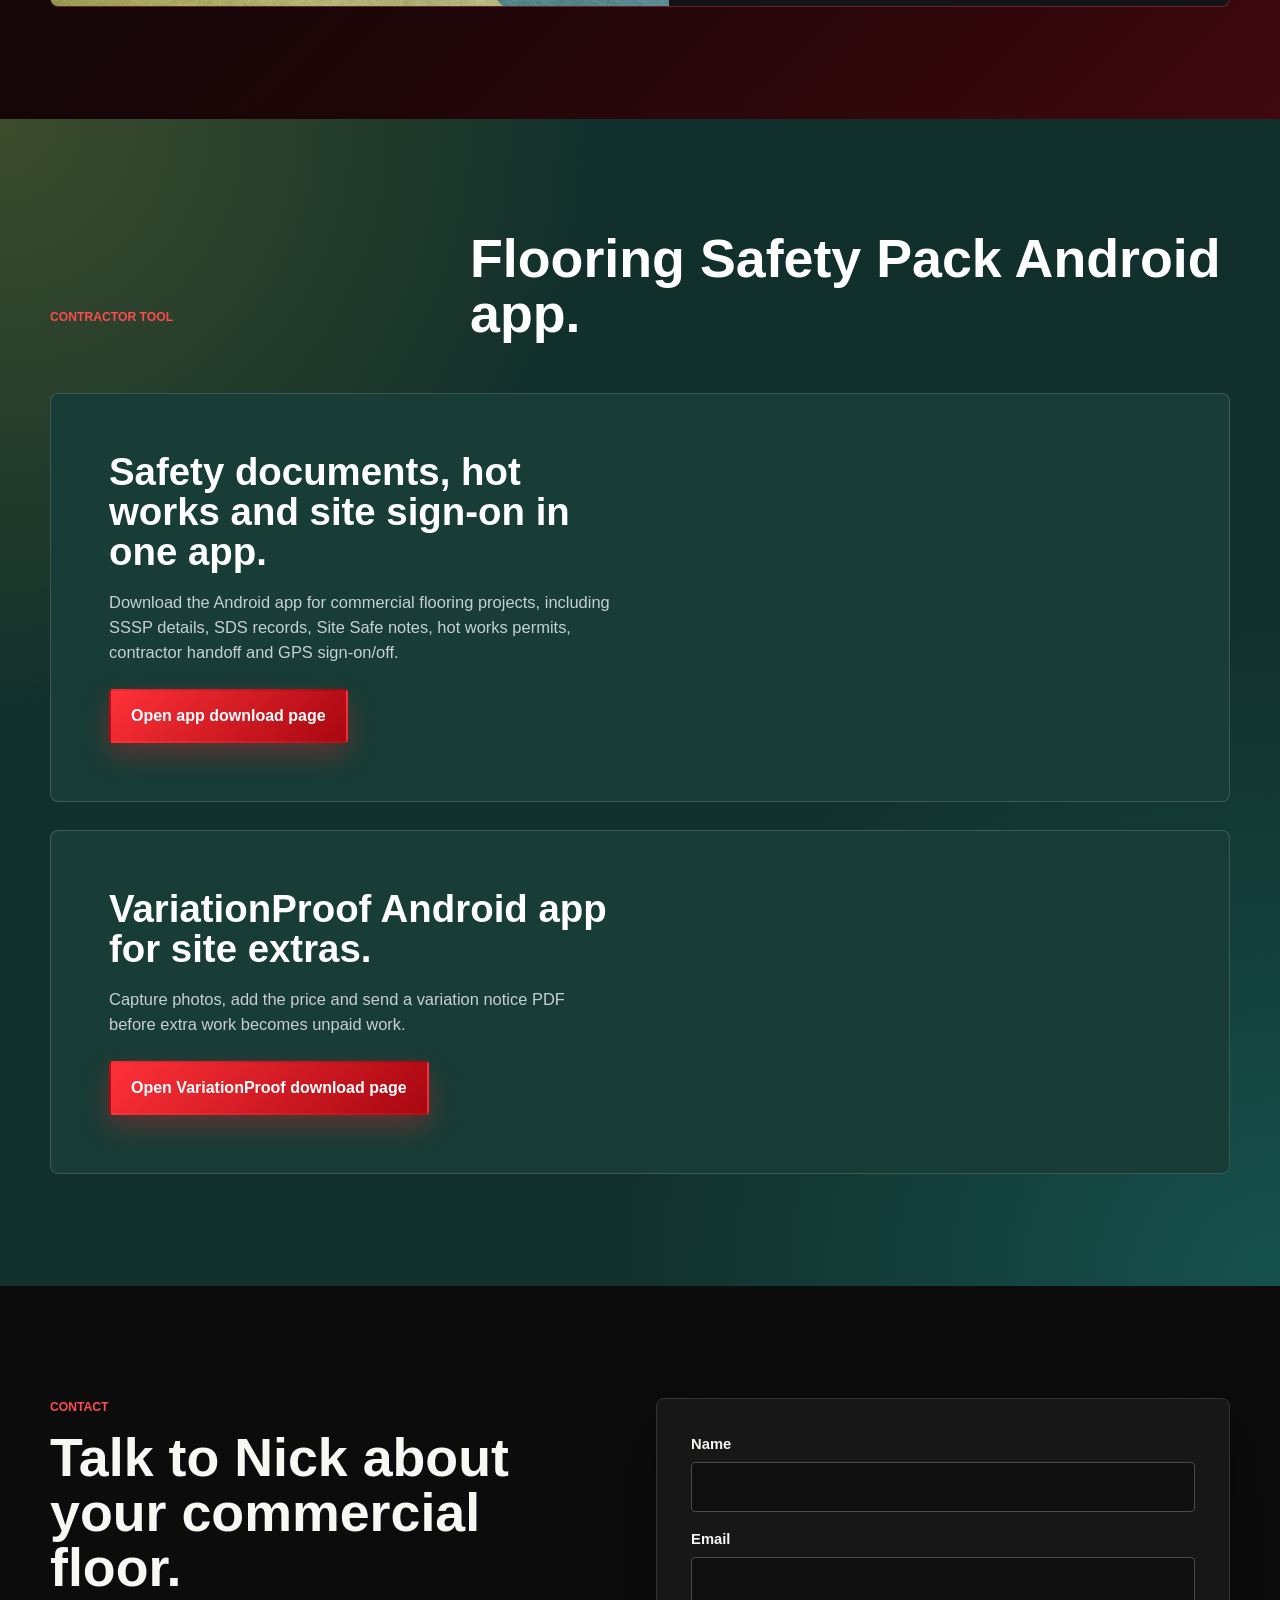
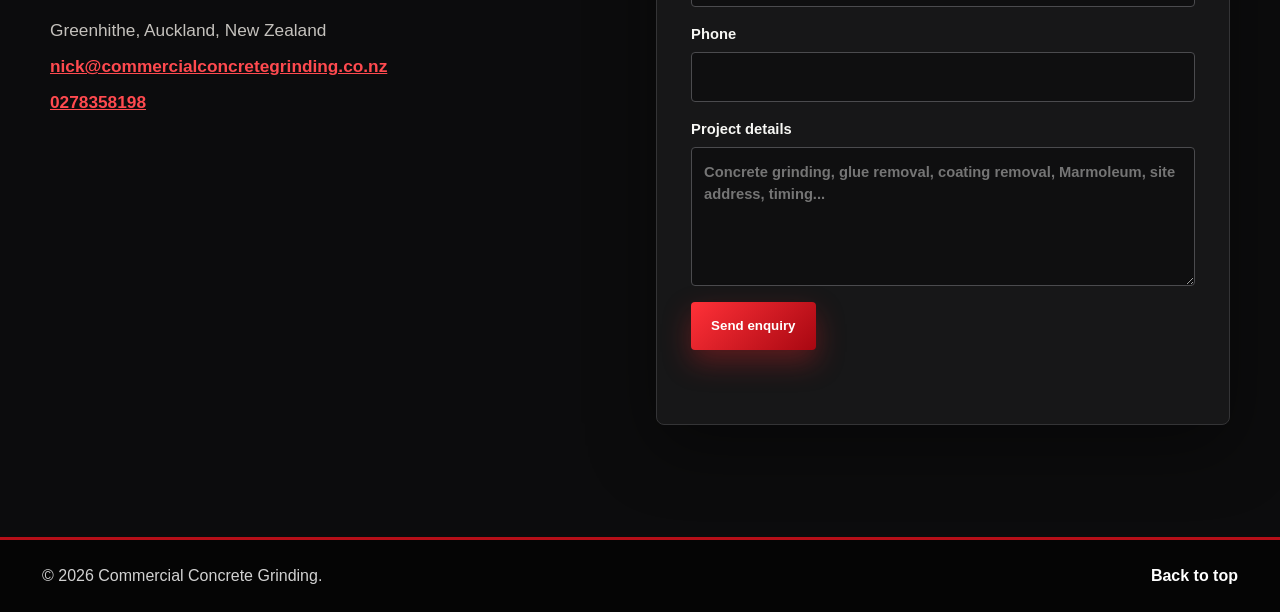
==== commit d409f0b8: "Add VariationProof Android download page" ====
--- a/index.html
+++ b/index.html
@@ -193,6 +193,15 @@
               <a class="button primary" href="flooring-safety-pack.html">Open app download page</a>
             </div>
           </article>
+          <article class="work-item">
+            <div>
+              <h3>VariationProof Android app for site extras.</h3>
+              <p>
+                Capture photos, add the price and send a variation notice PDF before extra work becomes unpaid work.
+              </p>
+              <a class="button primary" href="variationproof.html">Open VariationProof download page</a>
+            </div>
+          </article>
         </div>
       </section>
 
@@ -239,6 +248,6 @@
       <a href="#top">Back to top</a>
     </footer>
 
-    <script src="script.js?v=20260603-assistant-email"></script>
+    <script src="script.js?v=20260603-beta-code"></script>
   </body>
 </html>
--- a/styles.css
+++ b/styles.css
@@ -257,6 +257,11 @@
     url("assets/concrete-grinding-hero.png") center / cover;
 }
 
+.app-fast-line {
+  max-width: 620px;
+  font-weight: 800;
+}
+
 .app-page code {
   display: inline-block;
   max-width: 100%;
@@ -266,6 +271,30 @@
   color: #ffffff;
   font-size: 0.82rem;
   overflow-wrap: anywhere;
+}
+
+.beta-code-card {
+  display: grid;
+  gap: 8px;
+  margin: 18px 0;
+  padding: 16px;
+  border: 1px solid rgba(255, 255, 255, 0.18);
+  border-left: 4px solid var(--accent);
+  background: rgba(255, 255, 255, 0.07);
+}
+
+.beta-code-card strong {
+  font-size: clamp(1.6rem, 5vw, 2.35rem);
+  letter-spacing: 0;
+}
+
+.beta-code-card span,
+.beta-code-card small {
+  color: #ffffff;
+}
+
+.beta-code-card .button {
+  width: fit-content;
 }
 
 .app-page .app-download-section .button {
